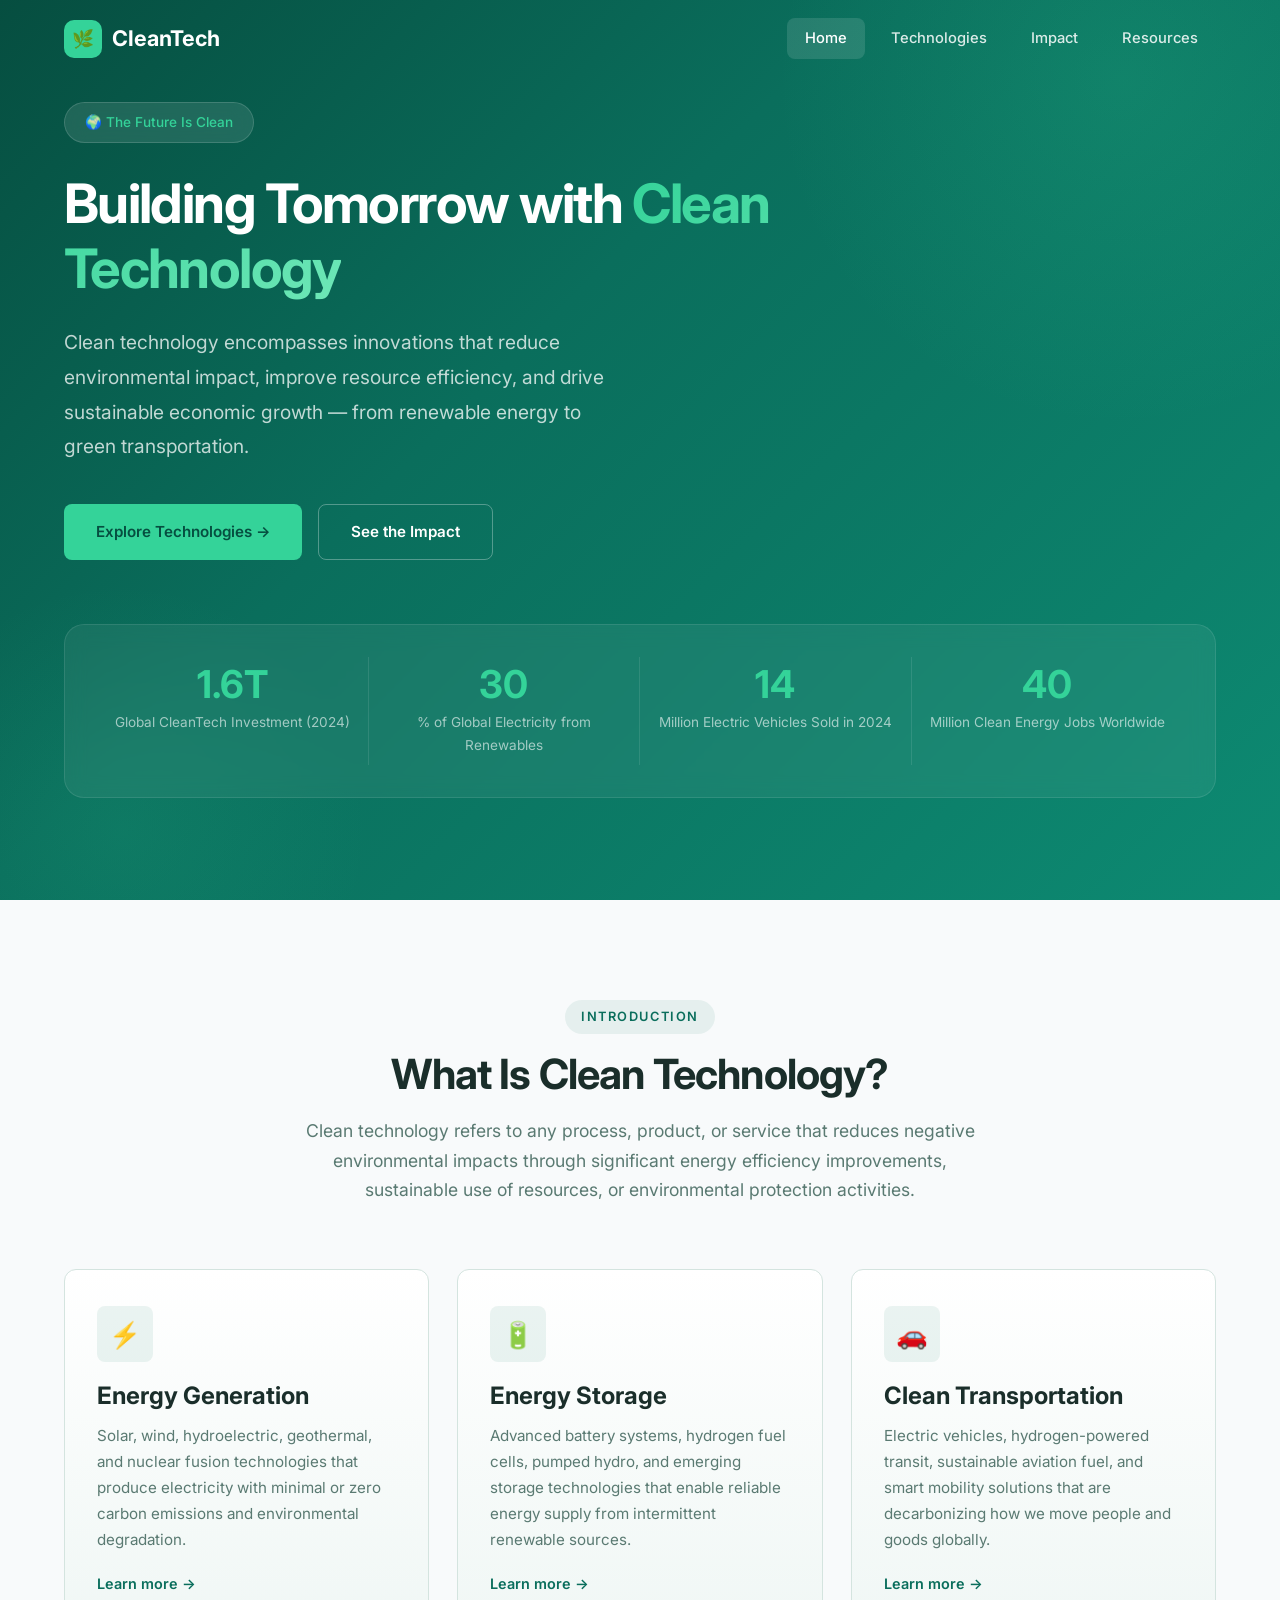
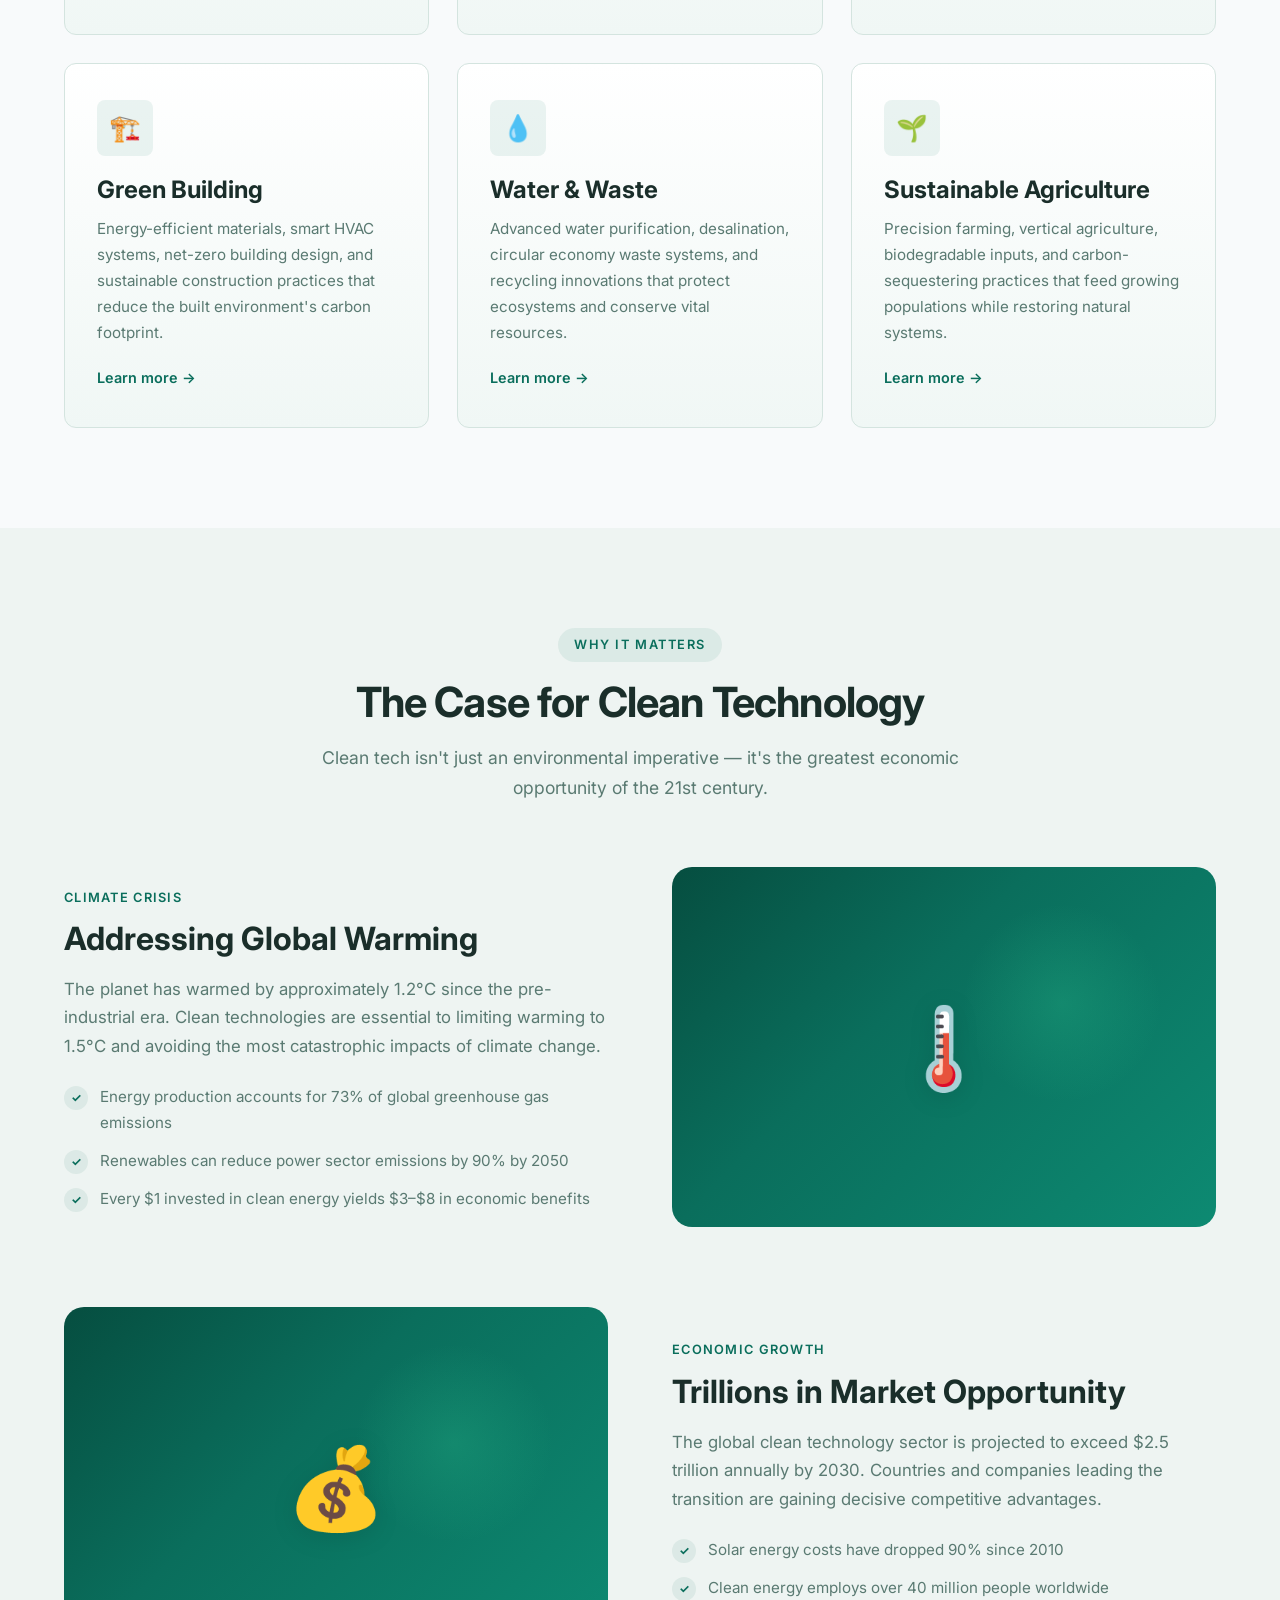
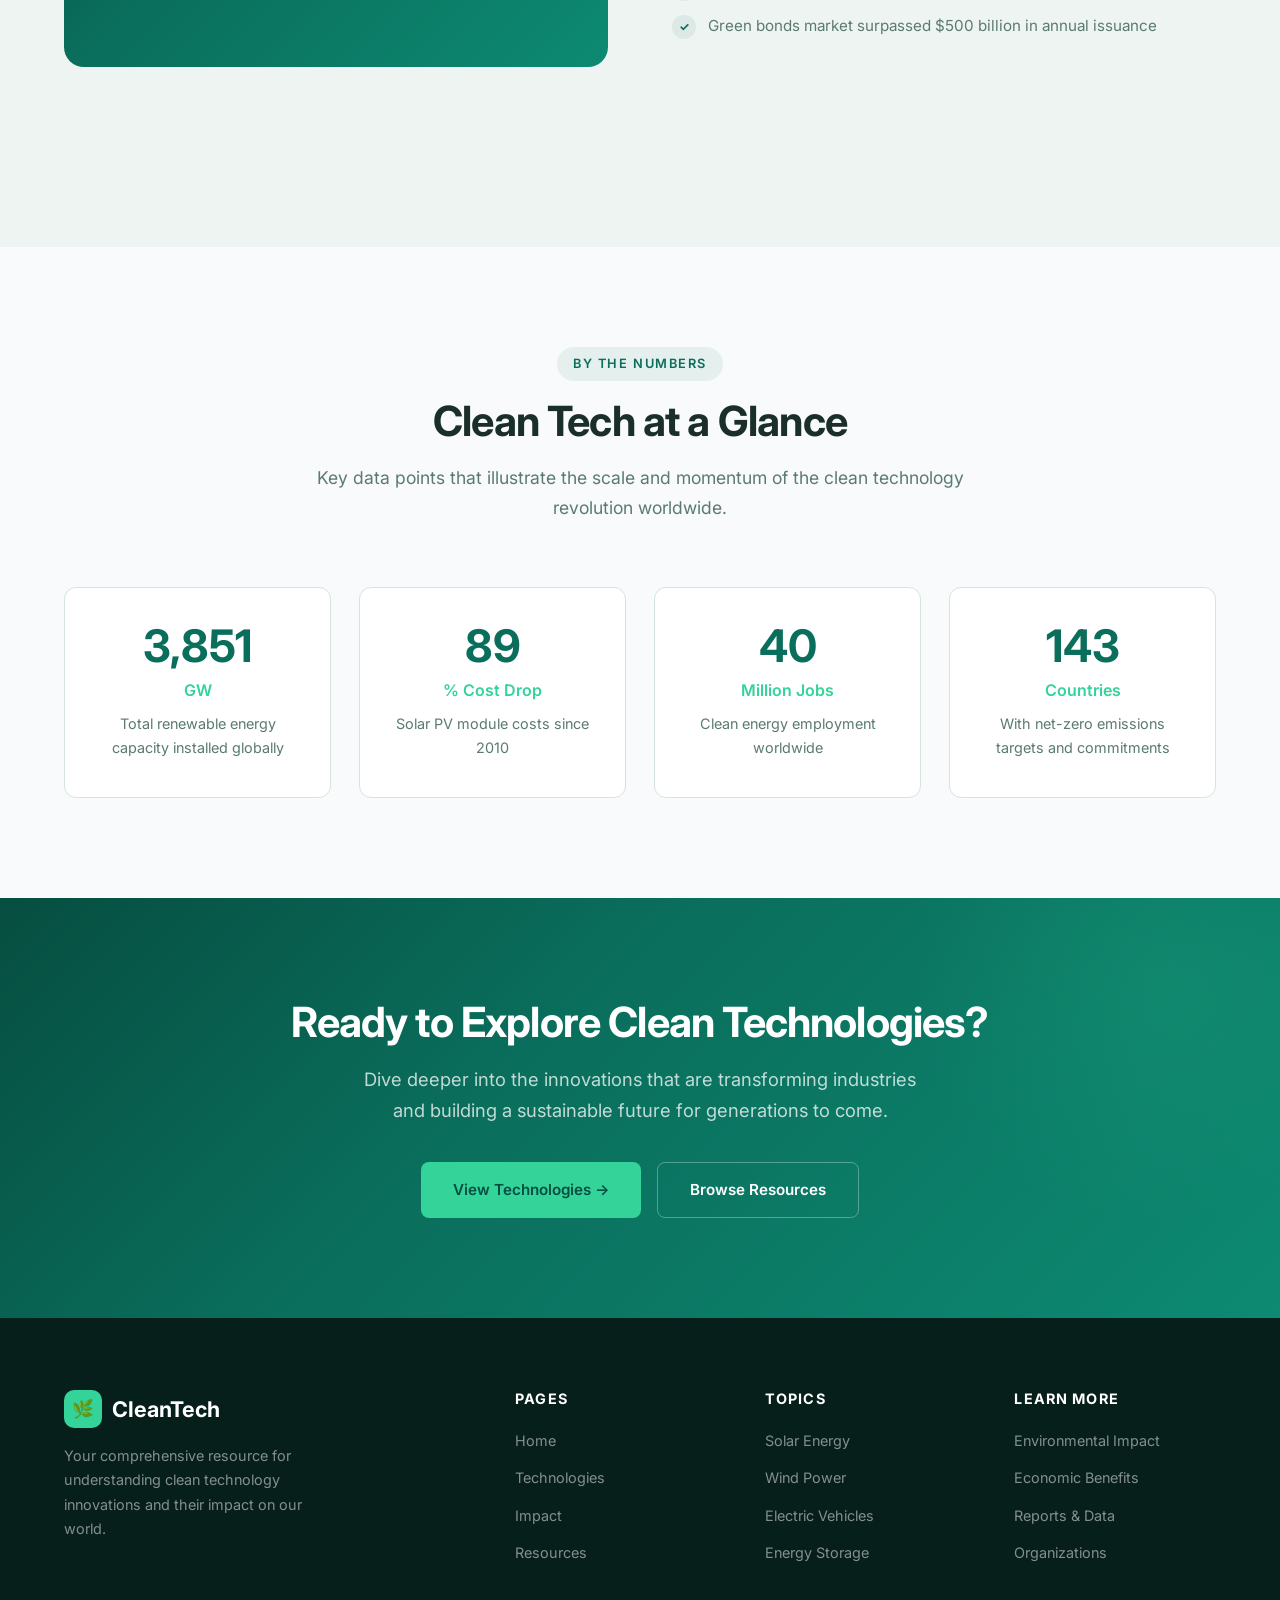
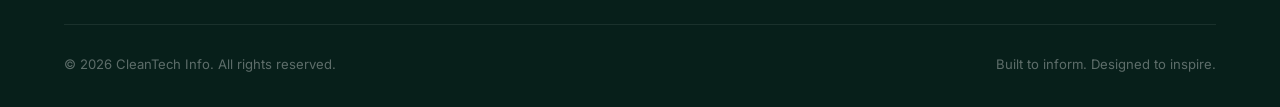
==== index.html @ c07ddb93 "Initial commit: Clean Technology informative website - Home page with hero, categories, stats, and C" ====
<!DOCTYPE html>
<html lang="en">
<head>
  <meta charset="UTF-8">
  <meta name="viewport" content="width=device-width, initial-scale=1.0">
  <title>Clean Technology — Powering a Sustainable Future</title>
  <meta name="description" content="Explore the world of clean technology — innovations driving sustainability, reducing emissions, and reshaping our energy landscape for a greener tomorrow.">
  <link rel="preconnect" href="https://fonts.googleapis.com">
  <link rel="preconnect" href="https://fonts.gstatic.com" crossorigin>
  <link href="https://fonts.googleapis.com/css2?family=Inter:wght@400;500;600;700;800&display=swap" rel="stylesheet">
  <link rel="stylesheet" href="css/styles.css">
  <link rel="icon" type="image/svg+xml" href="data:image/svg+xml,<svg xmlns='http://www.w3.org/2000/svg' viewBox='0 0 100 100'><text y='.9em' font-size='90'>🌿</text></svg>">
</head>
<body>

  <!-- ===== HEADER ===== -->
  <header class="header">
    <div class="container">
      <a href="index.html" class="logo">
        <div class="logo-icon">🌿</div>
        CleanTech
      </a>
      <nav class="nav-links">
        <a href="index.html" class="active">Home</a>
        <a href="technologies.html">Technologies</a>
        <a href="impact.html">Impact</a>
        <a href="resources.html">Resources</a>
      </nav>
      <div class="menu-toggle">
        <span></span><span></span><span></span>
      </div>
    </div>
  </header>

  <!-- ===== HERO ===== -->
  <section class="hero">
    <div class="container">
      <div class="hero-content">
        <div class="hero-badge">🌍 The Future Is Clean</div>
        <h1>Building Tomorrow with <span>Clean Technology</span></h1>
        <p>Clean technology encompasses innovations that reduce environmental impact, improve resource efficiency, and drive sustainable economic growth — from renewable energy to green transportation.</p>
        <div class="hero-buttons">
          <a href="technologies.html" class="btn btn-primary">Explore Technologies →</a>
          <a href="impact.html" class="btn btn-outline">See the Impact</a>
        </div>
      </div>
      <div class="hero-stats">
        <div class="stat-item">
          <div class="stat-number" data-count="1.6T">0</div>
          <div class="stat-label">Global CleanTech Investment (2024)</div>
        </div>
        <div class="stat-item">
          <div class="stat-number" data-count="30">0</div>
          <div class="stat-label">% of Global Electricity from Renewables</div>
        </div>
        <div class="stat-item">
          <div class="stat-number" data-count="14">0</div>
          <div class="stat-label">Million Electric Vehicles Sold in 2024</div>
        </div>
        <div class="stat-item">
          <div class="stat-number" data-count="40">0</div>
          <div class="stat-label">Million Clean Energy Jobs Worldwide</div>
        </div>
      </div>
    </div>
  </section>

  <!-- ===== WHAT IS CLEAN TECH ===== -->
  <section class="section">
    <div class="container">
      <div class="section-header fade-up">
        <span class="label">Introduction</span>
        <h2>What Is Clean Technology?</h2>
        <p>Clean technology refers to any process, product, or service that reduces negative environmental impacts through significant energy efficiency improvements, sustainable use of resources, or environmental protection activities.</p>
      </div>
      <div class="card-grid stagger-children">
        <div class="card fade-up">
          <div class="card-icon">⚡</div>
          <h3>Energy Generation</h3>
          <p>Solar, wind, hydroelectric, geothermal, and nuclear fusion technologies that produce electricity with minimal or zero carbon emissions and environmental degradation.</p>
          <a href="technologies.html" class="card-link">Learn more →</a>
        </div>
        <div class="card fade-up">
          <div class="card-icon">🔋</div>
          <h3>Energy Storage</h3>
          <p>Advanced battery systems, hydrogen fuel cells, pumped hydro, and emerging storage technologies that enable reliable energy supply from intermittent renewable sources.</p>
          <a href="technologies.html" class="card-link">Learn more →</a>
        </div>
        <div class="card fade-up">
          <div class="card-icon">🚗</div>
          <h3>Clean Transportation</h3>
          <p>Electric vehicles, hydrogen-powered transit, sustainable aviation fuel, and smart mobility solutions that are decarbonizing how we move people and goods globally.</p>
          <a href="technologies.html" class="card-link">Learn more →</a>
        </div>
        <div class="card fade-up">
          <div class="card-icon">🏗️</div>
          <h3>Green Building</h3>
          <p>Energy-efficient materials, smart HVAC systems, net-zero building design, and sustainable construction practices that reduce the built environment's carbon footprint.</p>
          <a href="technologies.html" class="card-link">Learn more →</a>
        </div>
        <div class="card fade-up">
          <div class="card-icon">💧</div>
          <h3>Water &amp; Waste</h3>
          <p>Advanced water purification, desalination, circular economy waste systems, and recycling innovations that protect ecosystems and conserve vital resources.</p>
          <a href="technologies.html" class="card-link">Learn more →</a>
        </div>
        <div class="card fade-up">
          <div class="card-icon">🌱</div>
          <h3>Sustainable Agriculture</h3>
          <p>Precision farming, vertical agriculture, biodegradable inputs, and carbon-sequestering practices that feed growing populations while restoring natural systems.</p>
          <a href="technologies.html" class="card-link">Learn more →</a>
        </div>
      </div>
    </div>
  </section>

  <!-- ===== WHY CLEAN TECH MATTERS ===== -->
  <section class="section bg-alt">
    <div class="container">
      <div class="section-header fade-up">
        <span class="label">Why It Matters</span>
        <h2>The Case for Clean Technology</h2>
        <p>Clean tech isn't just an environmental imperative — it's the greatest economic opportunity of the 21st century.</p>
      </div>
      <div class="feature-block fade-up">
        <div class="feature-visual">
          <div class="feature-visual-icon">🌡️</div>
        </div>
        <div class="feature-text">
          <span class="label">Climate Crisis</span>
          <h3>Addressing Global Warming</h3>
          <p>The planet has warmed by approximately 1.2°C since the pre-industrial era. Clean technologies are essential to limiting warming to 1.5°C and avoiding the most catastrophic impacts of climate change.</p>
          <ul class="feature-list">
            <li>Energy production accounts for 73% of global greenhouse gas emissions</li>
            <li>Renewables can reduce power sector emissions by 90% by 2050</li>
            <li>Every $1 invested in clean energy yields $3–$8 in economic benefits</li>
          </ul>
        </div>
      </div>
      <div class="feature-block fade-up">
        <div class="feature-visual">
          <div class="feature-visual-icon">💰</div>
        </div>
        <div class="feature-text">
          <span class="label">Economic Growth</span>
          <h3>Trillions in Market Opportunity</h3>
          <p>The global clean technology sector is projected to exceed $2.5 trillion annually by 2030. Countries and companies leading the transition are gaining decisive competitive advantages.</p>
          <ul class="feature-list">
            <li>Solar energy costs have dropped 90% since 2010</li>
            <li>Clean energy employs over 40 million people worldwide</li>
            <li>Green bonds market surpassed $500 billion in annual issuance</li>
          </ul>
        </div>
      </div>
    </div>
  </section>

  <!-- ===== KEY STATS ===== -->
  <section class="section">
    <div class="container">
      <div class="section-header fade-up">
        <span class="label">By the Numbers</span>
        <h2>Clean Tech at a Glance</h2>
        <p>Key data points that illustrate the scale and momentum of the clean technology revolution worldwide.</p>
      </div>
      <div class="stats-grid stagger-children">
        <div class="stat-card fade-up">
          <div class="number" data-count="3900">0</div>
          <div class="unit">GW</div>
          <div class="desc">Total renewable energy capacity installed globally</div>
        </div>
        <div class="stat-card fade-up">
          <div class="number" data-count="90">0</div>
          <div class="unit">% Cost Drop</div>
          <div class="desc">Solar PV module costs since 2010</div>
        </div>
        <div class="stat-card fade-up">
          <div class="number" data-count="40">0</div>
          <div class="unit">Million Jobs</div>
          <div class="desc">Clean energy employment worldwide</div>
        </div>
        <div class="stat-card fade-up">
          <div class="number" data-count="145">0</div>
          <div class="unit">Countries</div>
          <div class="desc">With net-zero emissions targets and commitments</div>
        </div>
      </div>
    </div>
  </section>

  <!-- ===== CTA ===== -->
  <section class="section cta-section">
    <div class="container">
      <div class="cta-content fade-up">
        <h2>Ready to Explore Clean Technologies?</h2>
        <p>Dive deeper into the innovations that are transforming industries and building a sustainable future for generations to come.</p>
        <div class="cta-buttons">
          <a href="technologies.html" class="btn btn-primary">View Technologies →</a>
          <a href="resources.html" class="btn btn-outline">Browse Resources</a>
        </div>
      </div>
    </div>
  </section>

  <!-- ===== FOOTER ===== -->
  <footer class="footer">
    <div class="container">
      <div class="footer-grid">
        <div class="footer-brand">
          <a href="index.html" class="logo">
            <div class="logo-icon">🌿</div>
            CleanTech
          </a>
          <p>Your comprehensive resource for understanding clean technology innovations and their impact on our world.</p>
        </div>
        <div>
          <h4>Pages</h4>
          <ul class="footer-links">
            <li><a href="index.html">Home</a></li>
            <li><a href="technologies.html">Technologies</a></li>
            <li><a href="impact.html">Impact</a></li>
            <li><a href="resources.html">Resources</a></li>
          </ul>
        </div>
        <div>
          <h4>Topics</h4>
          <ul class="footer-links">
            <li><a href="technologies.html">Solar Energy</a></li>
            <li><a href="technologies.html">Wind Power</a></li>
            <li><a href="technologies.html">Electric Vehicles</a></li>
            <li><a href="technologies.html">Energy Storage</a></li>
          </ul>
        </div>
        <div>
          <h4>Learn More</h4>
          <ul class="footer-links">
            <li><a href="impact.html">Environmental Impact</a></li>
            <li><a href="impact.html">Economic Benefits</a></li>
            <li><a href="resources.html">Reports &amp; Data</a></li>
            <li><a href="resources.html">Organizations</a></li>
          </ul>
        </div>
      </div>
      <div class="footer-bottom">
        <span>&copy; 2026 CleanTech Info. All rights reserved.</span>
        <span>Built to inform. Designed to inspire.</span>
      </div>
    </div>
  </footer>

  <script src="js/main.js"></script>
</body>
</html>
---- css/styles.css ----
/* ============================================
   Clean Technology — Professional Website
   ============================================ */

/* --- Reset & Base --- */
*, *::before, *::after {
  margin: 0;
  padding: 0;
  box-sizing: border-box;
}

:root {
  --primary: #0a6e5c;
  --primary-dark: #064e40;
  --primary-light: #0d8a72;
  --accent: #34d399;
  --accent-glow: rgba(52, 211, 153, 0.25);
  --bg: #f8fafb;
  --bg-alt: #eef4f2;
  --surface: #ffffff;
  --text: #1a2e2a;
  --text-muted: #5a7a72;
  --text-light: #8fa8a0;
  --border: #d4e4df;
  --gradient-hero: linear-gradient(135deg, #064e40 0%, #0a6e5c 40%, #0d8a72 100%);
  --gradient-card: linear-gradient(180deg, #ffffff 0%, #f0f7f5 100%);
  --shadow-sm: 0 1px 3px rgba(10, 110, 92, 0.08);
  --shadow-md: 0 4px 16px rgba(10, 110, 92, 0.1);
  --shadow-lg: 0 8px 32px rgba(10, 110, 92, 0.12);
  --shadow-xl: 0 16px 48px rgba(10, 110, 92, 0.15);
  --radius-sm: 8px;
  --radius-md: 12px;
  --radius-lg: 20px;
  --radius-xl: 28px;
  --transition: 0.3s cubic-bezier(0.4, 0, 0.2, 1);
  --max-width: 1200px;
}

html {
  scroll-behavior: smooth;
  font-size: 16px;
}

body {
  font-family: 'Inter', -apple-system, BlinkMacSystemFont, 'Segoe UI', Roboto, sans-serif;
  color: var(--text);
  background: var(--bg);
  line-height: 1.7;
  -webkit-font-smoothing: antialiased;
  overflow-x: hidden;
}

a {
  color: inherit;
  text-decoration: none;
}

img {
  max-width: 100%;
  display: block;
}

ul { list-style: none; }

/* --- Typography --- */
h1, h2, h3, h4 {
  font-weight: 700;
  line-height: 1.2;
  color: var(--text);
}

h1 { font-size: clamp(2.2rem, 5vw, 3.4rem); letter-spacing: -0.03em; }
h2 { font-size: clamp(1.8rem, 3.5vw, 2.6rem); letter-spacing: -0.02em; }
h3 { font-size: clamp(1.2rem, 2vw, 1.5rem); }
h4 { font-size: 1.1rem; }

p {
  color: var(--text-muted);
  font-size: 1.05rem;
}

/* --- Layout --- */
.container {
  width: 100%;
  max-width: var(--max-width);
  margin: 0 auto;
  padding: 0 24px;
}

.section {
  padding: 100px 0;
}

.section-header {
  text-align: center;
  max-width: 680px;
  margin: 0 auto 64px;
}

.section-header .label {
  display: inline-block;
  font-size: 0.8rem;
  font-weight: 600;
  letter-spacing: 0.12em;
  text-transform: uppercase;
  color: var(--primary);
  background: rgba(10, 110, 92, 0.08);
  padding: 6px 16px;
  border-radius: 50px;
  margin-bottom: 16px;
}

.section-header h2 {
  margin-bottom: 16px;
}

.section-header p {
  font-size: 1.1rem;
}

/* ============================================
   HEADER / NAVIGATION
   ============================================ */
.header {
  position: fixed;
  top: 0;
  left: 0;
  width: 100%;
  z-index: 1000;
  transition: var(--transition);
  padding: 18px 0;
}

.header.scrolled {
  background: rgba(255, 255, 255, 0.92);
  backdrop-filter: blur(20px);
  -webkit-backdrop-filter: blur(20px);
  border-bottom: 1px solid var(--border);
  padding: 12px 0;
  box-shadow: var(--shadow-sm);
}

.header .container {
  display: flex;
  align-items: center;
  justify-content: space-between;
}

.logo {
  display: flex;
  align-items: center;
  gap: 10px;
  font-size: 1.35rem;
  font-weight: 700;
  color: #fff;
  transition: var(--transition);
}

.header.scrolled .logo {
  color: var(--primary-dark);
}

.logo-icon {
  width: 38px;
  height: 38px;
  background: var(--accent);
  border-radius: 10px;
  display: flex;
  align-items: center;
  justify-content: center;
  font-size: 1.1rem;
}

.nav-links {
  display: flex;
  align-items: center;
  gap: 8px;
}

.nav-links a {
  padding: 8px 18px;
  font-size: 0.92rem;
  font-weight: 500;
  color: rgba(255, 255, 255, 0.85);
  border-radius: 8px;
  transition: var(--transition);
  position: relative;
}

.header.scrolled .nav-links a {
  color: var(--text-muted);
}

.nav-links a:hover,
.nav-links a.active {
  color: #fff;
  background: rgba(255, 255, 255, 0.12);
}

.header.scrolled .nav-links a:hover,
.header.scrolled .nav-links a.active {
  color: var(--primary);
  background: rgba(10, 110, 92, 0.08);
}

/* Mobile menu toggle */
.menu-toggle {
  display: none;
  flex-direction: column;
  gap: 5px;
  cursor: pointer;
  padding: 8px;
  z-index: 1001;
}

.menu-toggle span {
  width: 24px;
  height: 2px;
  background: #fff;
  border-radius: 2px;
  transition: var(--transition);
}

.header.scrolled .menu-toggle span {
  background: var(--text);
}

/* ============================================
   HERO SECTION
   ============================================ */
.hero {
  min-height: 100vh;
  display: flex;
  align-items: center;
  background: var(--gradient-hero);
  position: relative;
  overflow: hidden;
}

.hero::before {
  content: '';
  position: absolute;
  top: -30%;
  right: -15%;
  width: 700px;
  height: 700px;
  background: radial-gradient(circle, rgba(52, 211, 153, 0.15) 0%, transparent 70%);
  border-radius: 50%;
}

.hero::after {
  content: '';
  position: absolute;
  bottom: -20%;
  left: -10%;
  width: 500px;
  height: 500px;
  background: radial-gradient(circle, rgba(52, 211, 153, 0.1) 0%, transparent 70%);
  border-radius: 50%;
}

.hero .container {
  position: relative;
  z-index: 2;
}

.hero-content {
  max-width: 720px;
}

.hero-badge {
  display: inline-flex;
  align-items: center;
  gap: 8px;
  background: rgba(255, 255, 255, 0.1);
  border: 1px solid rgba(255, 255, 255, 0.15);
  border-radius: 50px;
  padding: 8px 20px;
  font-size: 0.85rem;
  font-weight: 500;
  color: var(--accent);
  margin-bottom: 28px;
  backdrop-filter: blur(10px);
}

.hero h1 {
  color: #fff;
  margin-bottom: 24px;
}

.hero h1 span {
  background: linear-gradient(135deg, var(--accent), #6ee7b7);
  -webkit-background-clip: text;
  -webkit-text-fill-color: transparent;
  background-clip: text;
}

.hero p {
  font-size: 1.2rem;
  color: rgba(255, 255, 255, 0.75);
  max-width: 560px;
  margin-bottom: 40px;
  line-height: 1.8;
}

.hero-buttons {
  display: flex;
  gap: 16px;
  flex-wrap: wrap;
}

/* --- Buttons --- */
.btn {
  display: inline-flex;
  align-items: center;
  gap: 8px;
  padding: 14px 32px;
  font-size: 0.95rem;
  font-weight: 600;
  border-radius: var(--radius-sm);
  border: none;
  cursor: pointer;
  transition: var(--transition);
}

.btn-primary {
  background: var(--accent);
  color: var(--primary-dark);
}

.btn-primary:hover {
  background: #5fe8b5;
  transform: translateY(-2px);
  box-shadow: 0 8px 24px rgba(52, 211, 153, 0.3);
}

.btn-outline {
  background: transparent;
  color: #fff;
  border: 1.5px solid rgba(255, 255, 255, 0.3);
}

.btn-outline:hover {
  background: rgba(255, 255, 255, 0.1);
  border-color: rgba(255, 255, 255, 0.5);
  transform: translateY(-2px);
}

.btn-secondary {
  background: var(--primary);
  color: #fff;
}

.btn-secondary:hover {
  background: var(--primary-dark);
  transform: translateY(-2px);
  box-shadow: var(--shadow-md);
}

/* --- Stat bar under hero --- */
.hero-stats {
  display: grid;
  grid-template-columns: repeat(4, 1fr);
  background: rgba(255, 255, 255, 0.06);
  border: 1px solid rgba(255, 255, 255, 0.1);
  border-radius: var(--radius-lg);
  padding: 32px;
  margin-top: 64px;
  backdrop-filter: blur(10px);
}

.stat-item {
  text-align: center;
  padding: 8px 16px;
}

.stat-item:not(:last-child) {
  border-right: 1px solid rgba(255, 255, 255, 0.1);
}

.stat-number {
  font-size: clamp(1.8rem, 3vw, 2.4rem);
  font-weight: 700;
  color: var(--accent);
  line-height: 1;
  margin-bottom: 8px;
}

.stat-label {
  font-size: 0.85rem;
  color: rgba(255, 255, 255, 0.6);
}

/* ============================================
   CARDS
   ============================================ */
.card-grid {
  display: grid;
  grid-template-columns: repeat(auto-fill, minmax(320px, 1fr));
  gap: 28px;
}

.card {
  background: var(--gradient-card);
  border: 1px solid var(--border);
  border-radius: var(--radius-md);
  padding: 36px 32px;
  transition: var(--transition);
  position: relative;
  overflow: hidden;
}

.card::before {
  content: '';
  position: absolute;
  top: 0;
  left: 0;
  right: 0;
  height: 3px;
  background: linear-gradient(90deg, var(--primary), var(--accent));
  opacity: 0;
  transition: var(--transition);
}

.card:hover {
  transform: translateY(-4px);
  box-shadow: var(--shadow-lg);
  border-color: transparent;
}

.card:hover::before {
  opacity: 1;
}

.card-icon {
  width: 56px;
  height: 56px;
  background: rgba(10, 110, 92, 0.08);
  border-radius: var(--radius-sm);
  display: flex;
  align-items: center;
  justify-content: center;
  font-size: 1.6rem;
  margin-bottom: 20px;
  transition: var(--transition);
}

.card:hover .card-icon {
  background: var(--primary);
  color: #fff;
  transform: scale(1.05);
}

.card h3 {
  margin-bottom: 12px;
}

.card p {
  font-size: 0.95rem;
  line-height: 1.7;
}

.card-link {
  display: inline-flex;
  align-items: center;
  gap: 6px;
  margin-top: 20px;
  font-size: 0.9rem;
  font-weight: 600;
  color: var(--primary);
  transition: var(--transition);
}

.card-link:hover {
  gap: 10px;
  color: var(--primary-dark);
}

/* ============================================
   FEATURE BLOCKS (alternating layout)
   ============================================ */
.feature-block {
  display: grid;
  grid-template-columns: 1fr 1fr;
  gap: 64px;
  align-items: center;
  margin-bottom: 80px;
}

.feature-block:nth-child(even) {
  direction: rtl;
}

.feature-block:nth-child(even) > * {
  direction: ltr;
}

.feature-visual {
  background: var(--gradient-hero);
  border-radius: var(--radius-lg);
  padding: 48px;
  display: flex;
  align-items: center;
  justify-content: center;
  min-height: 360px;
  position: relative;
  overflow: hidden;
}

.feature-visual::before {
  content: '';
  position: absolute;
  width: 200px;
  height: 200px;
  background: radial-gradient(circle, rgba(52, 211, 153, 0.2) 0%, transparent 70%);
  border-radius: 50%;
  top: 10%;
  right: 10%;
}

.feature-visual-icon {
  font-size: 5rem;
  filter: drop-shadow(0 4px 12px rgba(0,0,0,0.1));
}

.feature-text .label {
  display: inline-block;
  font-size: 0.8rem;
  font-weight: 600;
  letter-spacing: 0.1em;
  text-transform: uppercase;
  color: var(--primary);
  margin-bottom: 12px;
}

.feature-text h3 {
  font-size: clamp(1.5rem, 2.5vw, 2rem);
  margin-bottom: 16px;
}

.feature-text p {
  margin-bottom: 24px;
}

.feature-list {
  display: flex;
  flex-direction: column;
  gap: 12px;
}

.feature-list li {
  display: flex;
  align-items: flex-start;
  gap: 12px;
  font-size: 0.95rem;
  color: var(--text-muted);
}

.feature-list li::before {
  content: '✓';
  flex-shrink: 0;
  width: 24px;
  height: 24px;
  background: rgba(10, 110, 92, 0.08);
  border-radius: 50%;
  display: flex;
  align-items: center;
  justify-content: center;
  font-size: 0.75rem;
  font-weight: 700;
  color: var(--primary);
  margin-top: 2px;
}

/* ============================================
   DATA / STATS SECTION
   ============================================ */
.stats-grid {
  display: grid;
  grid-template-columns: repeat(4, 1fr);
  gap: 28px;
}

.stat-card {
  background: var(--surface);
  border: 1px solid var(--border);
  border-radius: var(--radius-md);
  padding: 36px 28px;
  text-align: center;
  transition: var(--transition);
}

.stat-card:hover {
  transform: translateY(-4px);
  box-shadow: var(--shadow-md);
}

.stat-card .number {
  font-size: 2.8rem;
  font-weight: 700;
  color: var(--primary);
  line-height: 1;
  margin-bottom: 8px;
}

.stat-card .unit {
  font-size: 1rem;
  font-weight: 600;
  color: var(--accent);
}

.stat-card .desc {
  font-size: 0.9rem;
  color: var(--text-muted);
  margin-top: 8px;
}

/* ============================================
   TIMELINE
   ============================================ */
.timeline {
  position: relative;
  padding-left: 48px;
  max-width: 800px;
  margin: 0 auto;
}

.timeline::before {
  content: '';
  position: absolute;
  left: 15px;
  top: 0;
  bottom: 0;
  width: 2px;
  background: linear-gradient(to bottom, var(--accent), var(--primary));
}

.timeline-item {
  position: relative;
  margin-bottom: 48px;
}

.timeline-item::before {
  content: '';
  position: absolute;
  left: -40px;
  top: 6px;
  width: 14px;
  height: 14px;
  background: var(--accent);
  border-radius: 50%;
  border: 3px solid var(--bg);
  box-shadow: 0 0 0 3px var(--accent);
}

.timeline-item .year {
  font-size: 0.8rem;
  font-weight: 600;
  color: var(--primary);
  text-transform: uppercase;
  letter-spacing: 0.05em;
  margin-bottom: 4px;
}

.timeline-item h4 {
  margin-bottom: 8px;
}

.timeline-item p {
  font-size: 0.92rem;
}

/* ============================================
   INFO BANNER / CTA
   ============================================ */
.cta-section {
  background: var(--gradient-hero);
  position: relative;
  overflow: hidden;
}

.cta-section::before {
  content: '';
  position: absolute;
  top: -40%;
  right: -10%;
  width: 500px;
  height: 500px;
  background: radial-gradient(circle, rgba(52, 211, 153, 0.12) 0%, transparent 70%);
  border-radius: 50%;
}

.cta-content {
  text-align: center;
  position: relative;
  z-index: 2;
}

.cta-content h2 {
  color: #fff;
  margin-bottom: 16px;
}

.cta-content p {
  color: rgba(255, 255, 255, 0.75);
  font-size: 1.15rem;
  max-width: 560px;
  margin: 0 auto 36px;
}

.cta-buttons {
  display: flex;
  justify-content: center;
  gap: 16px;
  flex-wrap: wrap;
}

/* ============================================
   TABLE
   ============================================ */
.data-table-wrapper {
  overflow-x: auto;
  border-radius: var(--radius-md);
  border: 1px solid var(--border);
  background: var(--surface);
}

.data-table {
  width: 100%;
  border-collapse: collapse;
}

.data-table thead {
  background: var(--primary);
}

.data-table th {
  padding: 16px 20px;
  text-align: left;
  font-size: 0.85rem;
  font-weight: 600;
  color: #fff;
  text-transform: uppercase;
  letter-spacing: 0.05em;
}

.data-table td {
  padding: 16px 20px;
  font-size: 0.92rem;
  color: var(--text-muted);
  border-bottom: 1px solid var(--border);
}

.data-table tbody tr:hover {
  background: rgba(10, 110, 92, 0.03);
}

.data-table tbody tr:last-child td {
  border-bottom: none;
}

/* ============================================
   ACCORDION / FAQ
   ============================================ */
.accordion {
  max-width: 800px;
  margin: 0 auto;
}

.accordion-item {
  background: var(--surface);
  border: 1px solid var(--border);
  border-radius: var(--radius-sm);
  margin-bottom: 12px;
  overflow: hidden;
  transition: var(--transition);
}

.accordion-item:hover {
  border-color: var(--primary-light);
}

.accordion-header {
  display: flex;
  align-items: center;
  justify-content: space-between;
  padding: 20px 24px;
  cursor: pointer;
  font-weight: 600;
  font-size: 1rem;
  color: var(--text);
  transition: var(--transition);
  user-select: none;
}

.accordion-header:hover {
  color: var(--primary);
}

.accordion-icon {
  width: 28px;
  height: 28px;
  border-radius: 50%;
  background: rgba(10, 110, 92, 0.08);
  display: flex;
  align-items: center;
  justify-content: center;
  font-size: 1.1rem;
  transition: var(--transition);
  flex-shrink: 0;
}

.accordion-item.active .accordion-icon {
  background: var(--primary);
  color: #fff;
  transform: rotate(45deg);
}

.accordion-body {
  max-height: 0;
  overflow: hidden;
  transition: max-height 0.4s ease, padding 0.3s ease;
}

.accordion-item.active .accordion-body {
  max-height: 500px;
}

.accordion-body-inner {
  padding: 0 24px 20px;
}

.accordion-body-inner p {
  font-size: 0.95rem;
  line-height: 1.8;
}

/* ============================================
   FOOTER
   ============================================ */
.footer {
  background: #071f1a;
  color: rgba(255, 255, 255, 0.65);
  padding: 72px 0 32px;
}

.footer-grid {
  display: grid;
  grid-template-columns: 2fr 1fr 1fr 1fr;
  gap: 48px;
  margin-bottom: 48px;
}

.footer-brand .logo {
  color: #fff;
  margin-bottom: 16px;
}

.footer-brand p {
  font-size: 0.9rem;
  color: rgba(255, 255, 255, 0.5);
  max-width: 280px;
  line-height: 1.7;
}

.footer h4 {
  color: #fff;
  font-size: 0.9rem;
  text-transform: uppercase;
  letter-spacing: 0.08em;
  margin-bottom: 20px;
}

.footer-links li {
  margin-bottom: 10px;
}

.footer-links a {
  font-size: 0.9rem;
  color: rgba(255, 255, 255, 0.5);
  transition: var(--transition);
}

.footer-links a:hover {
  color: var(--accent);
}

.footer-bottom {
  border-top: 1px solid rgba(255, 255, 255, 0.08);
  padding-top: 28px;
  display: flex;
  align-items: center;
  justify-content: space-between;
  font-size: 0.82rem;
  color: rgba(255, 255, 255, 0.35);
}

.footer-social {
  display: flex;
  gap: 16px;
}

.footer-social a {
  width: 36px;
  height: 36px;
  border-radius: 50%;
  background: rgba(255, 255, 255, 0.06);
  display: flex;
  align-items: center;
  justify-content: center;
  font-size: 0.9rem;
  color: rgba(255, 255, 255, 0.5);
  transition: var(--transition);
}

.footer-social a:hover {
  background: var(--accent);
  color: var(--primary-dark);
}

/* ============================================
   PAGE HERO (inner pages)
   ============================================ */
.page-hero {
  padding: 160px 0 80px;
  background: var(--gradient-hero);
  position: relative;
  overflow: hidden;
}

.page-hero::before {
  content: '';
  position: absolute;
  top: -30%;
  right: -15%;
  width: 500px;
  height: 500px;
  background: radial-gradient(circle, rgba(52, 211, 153, 0.12) 0%, transparent 70%);
  border-radius: 50%;
}

.page-hero .container {
  position: relative;
  z-index: 2;
}

.page-hero h1 {
  color: #fff;
  max-width: 600px;
}

.page-hero p {
  color: rgba(255, 255, 255, 0.7);
  font-size: 1.15rem;
  max-width: 520px;
  margin-top: 16px;
}

.breadcrumb {
  display: flex;
  align-items: center;
  gap: 8px;
  margin-bottom: 20px;
  font-size: 0.85rem;
}

.breadcrumb a {
  color: rgba(255, 255, 255, 0.5);
  transition: var(--transition);
}

.breadcrumb a:hover {
  color: var(--accent);
}

.breadcrumb span {
  color: rgba(255, 255, 255, 0.3);
}

.breadcrumb .current {
  color: var(--accent);
}

/* ============================================
   RESOURCE CARDS
   ============================================ */
.resource-card {
  background: var(--surface);
  border: 1px solid var(--border);
  border-radius: var(--radius-md);
  padding: 32px;
  transition: var(--transition);
  display: flex;
  flex-direction: column;
}

.resource-card:hover {
  transform: translateY(-4px);
  box-shadow: var(--shadow-lg);
}

.resource-tag {
  display: inline-block;
  font-size: 0.72rem;
  font-weight: 600;
  letter-spacing: 0.08em;
  text-transform: uppercase;
  padding: 4px 12px;
  border-radius: 50px;
  margin-bottom: 16px;
  width: fit-content;
}

.resource-tag.report { background: rgba(10, 110, 92, 0.08); color: var(--primary); }
.resource-tag.tool { background: rgba(52, 211, 153, 0.15); color: #0d7a56; }
.resource-tag.org { background: rgba(59, 130, 246, 0.1); color: #2563eb; }
.resource-tag.guide { background: rgba(168, 85, 247, 0.1); color: #7c3aed; }

.resource-card h3 {
  margin-bottom: 12px;
  font-size: 1.15rem;
}

.resource-card p {
  font-size: 0.9rem;
  flex-grow: 1;
}

/* ============================================
   ANIMATIONS
   ============================================ */
.fade-up {
  opacity: 0;
  transform: translateY(30px);
  transition: opacity 0.6s ease, transform 0.6s ease;
}

.fade-up.visible {
  opacity: 1;
  transform: translateY(0);
}

/* Staggered children */
.stagger-children .fade-up:nth-child(1) { transition-delay: 0s; }
.stagger-children .fade-up:nth-child(2) { transition-delay: 0.1s; }
.stagger-children .fade-up:nth-child(3) { transition-delay: 0.2s; }
.stagger-children .fade-up:nth-child(4) { transition-delay: 0.3s; }
.stagger-children .fade-up:nth-child(5) { transition-delay: 0.4s; }
.stagger-children .fade-up:nth-child(6) { transition-delay: 0.5s; }

/* ============================================
   BGS
   ============================================ */
.bg-alt {
  background: var(--bg-alt);
}

/* ============================================
   RESPONSIVE
   ============================================ */
@media (max-width: 1024px) {
  .hero-stats {
    grid-template-columns: repeat(2, 1fr);
    gap: 16px;
  }
  .hero-stats .stat-item:nth-child(2) {
    border-right: none;
  }
  .stats-grid {
    grid-template-columns: repeat(2, 1fr);
  }
  .feature-block {
    grid-template-columns: 1fr;
    gap: 32px;
  }
  .feature-block:nth-child(even) {
    direction: ltr;
  }
  .footer-grid {
    grid-template-columns: 1fr 1fr;
  }
}

@media (max-width: 768px) {
  .menu-toggle {
    display: flex;
  }
  .nav-links {
    position: fixed;
    top: 0;
    right: -100%;
    width: 280px;
    height: 100vh;
    background: var(--primary-dark);
    flex-direction: column;
    padding: 80px 32px 32px;
    gap: 4px;
    transition: var(--transition);
    box-shadow: var(--shadow-xl);
  }
  .nav-links.open {
    right: 0;
  }
  .nav-links a {
    color: rgba(255, 255, 255, 0.8);
    padding: 12px 16px;
    font-size: 1rem;
    width: 100%;
  }
  .header.scrolled .nav-links a {
    color: rgba(255, 255, 255, 0.8);
  }
  .header.scrolled .nav-links a:hover,
  .header.scrolled .nav-links a.active {
    color: #fff;
    background: rgba(255, 255, 255, 0.1);
  }
  .hero-stats {
    grid-template-columns: repeat(2, 1fr);
  }
  .hero-buttons {
    flex-direction: column;
  }
  .hero-buttons .btn {
    justify-content: center;
  }
  .card-grid {
    grid-template-columns: 1fr;
  }
  .stats-grid {
    grid-template-columns: 1fr 1fr;
  }
  .footer-grid {
    grid-template-columns: 1fr;
    gap: 32px;
  }
  .footer-bottom {
    flex-direction: column;
    gap: 16px;
    text-align: center;
  }
  .section {
    padding: 64px 0;
  }
}

@media (max-width: 480px) {
  .hero-stats {
    grid-template-columns: 1fr;
  }
  .hero-stats .stat-item {
    border-right: none !important;
    border-bottom: 1px solid rgba(255, 255, 255, 0.1);
    padding: 16px 8px;
  }
  .hero-stats .stat-item:last-child {
    border-bottom: none;
  }
  .stats-grid {
    grid-template-columns: 1fr;
  }
}
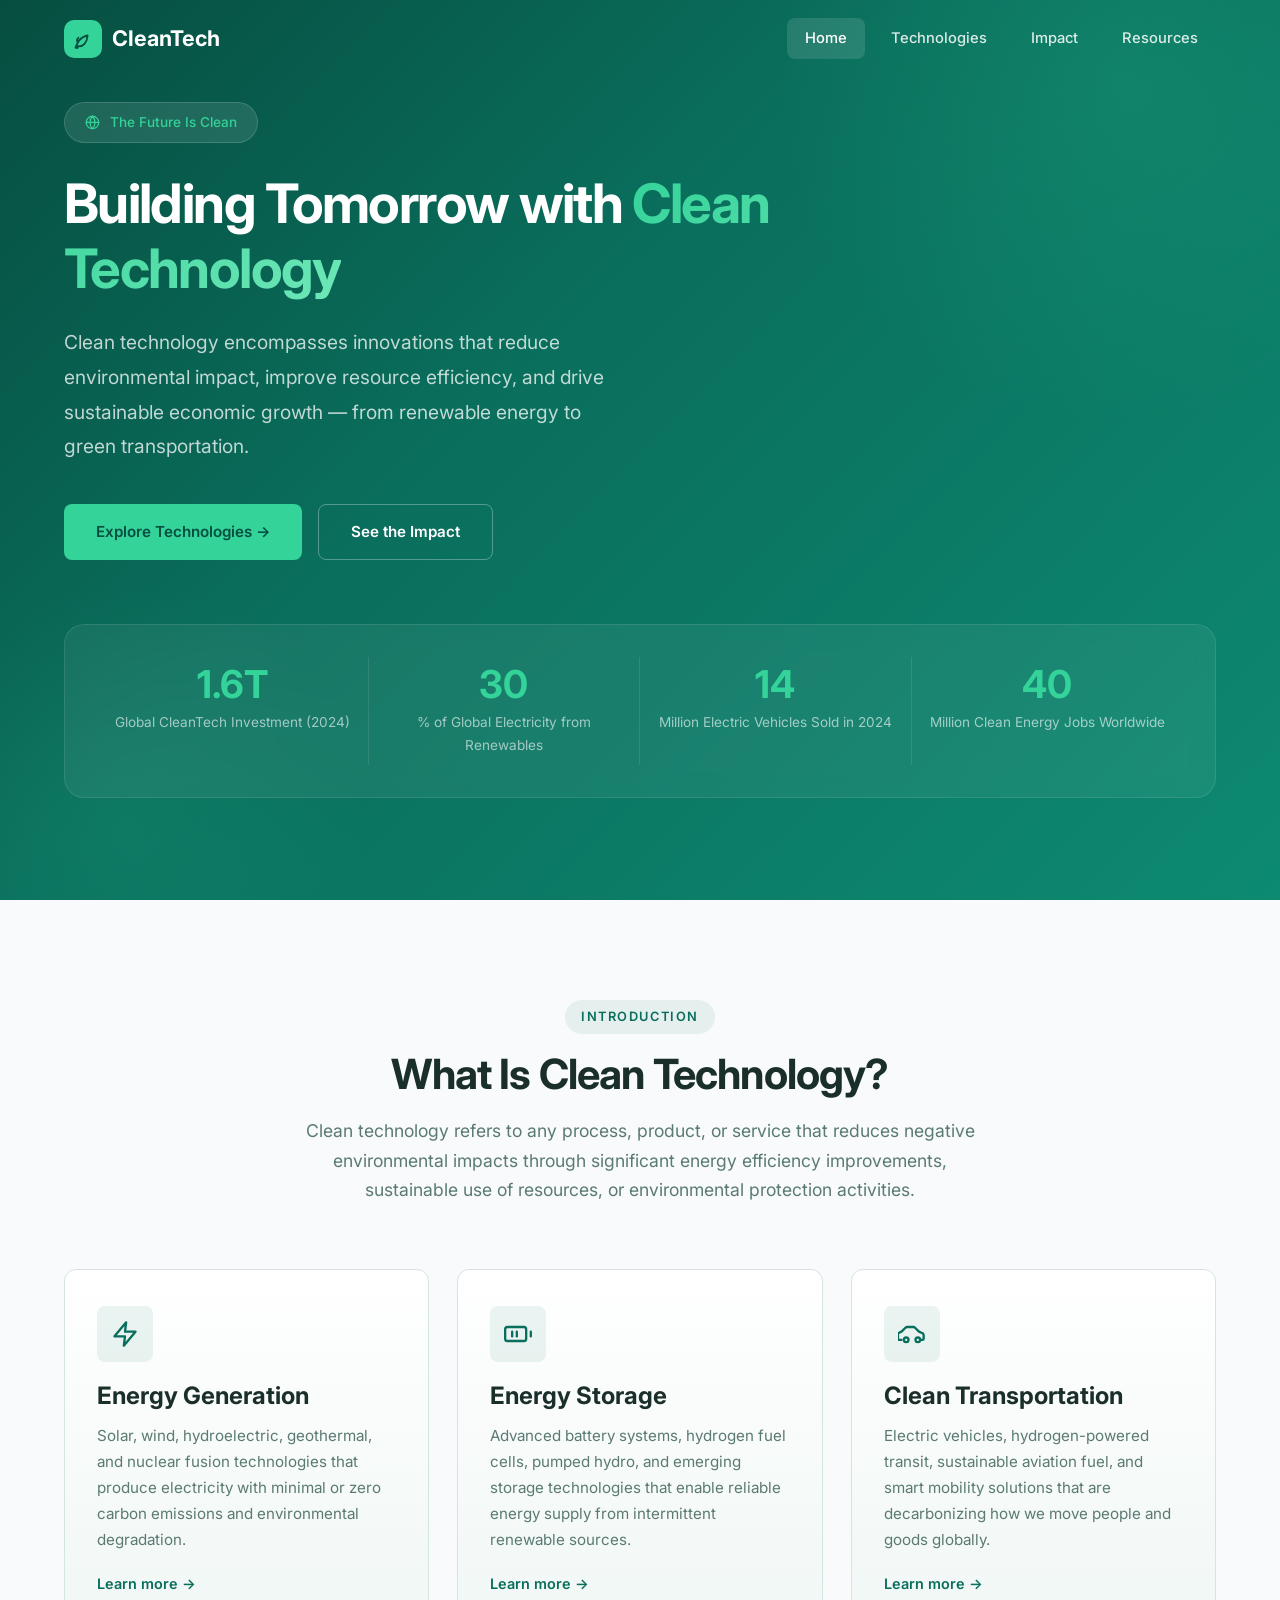
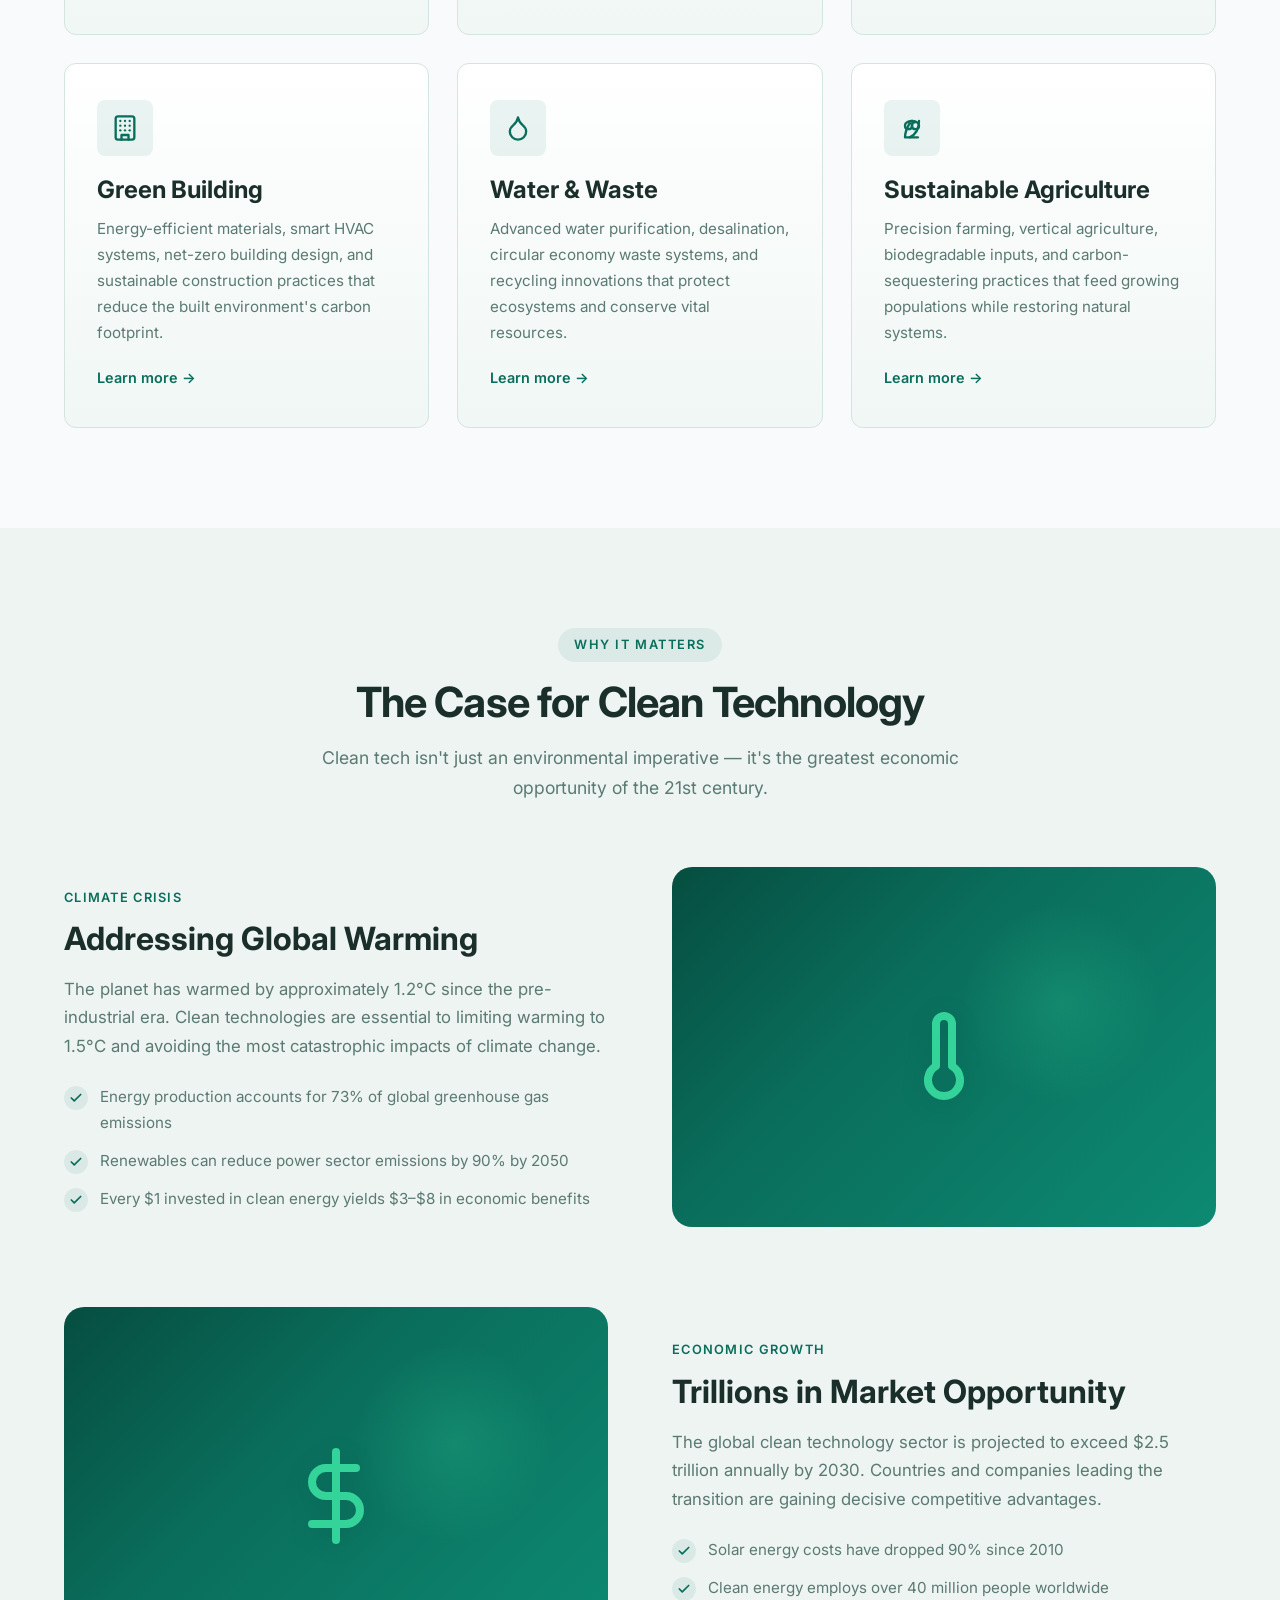
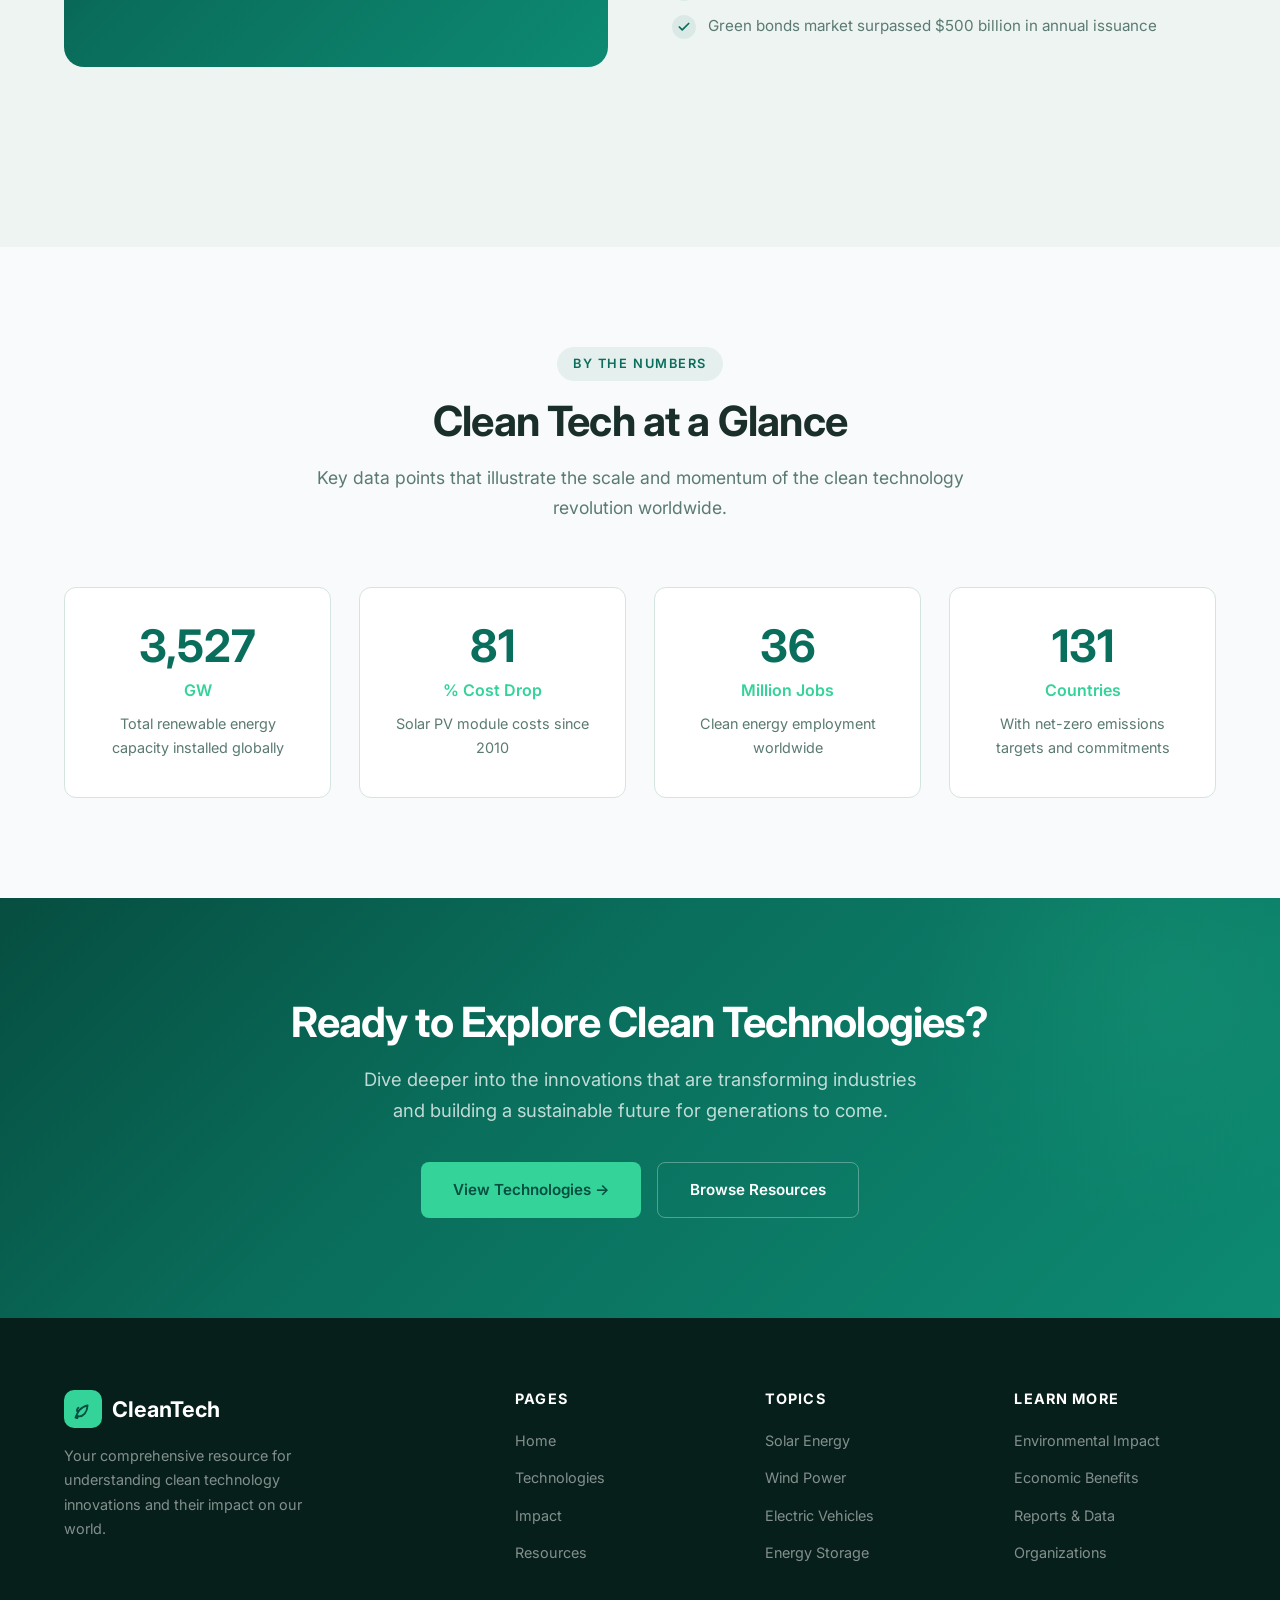
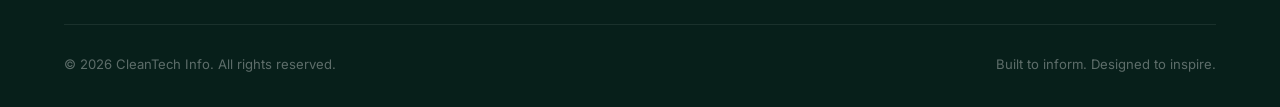
==== commit 4033fbc2: "Replace all emojis with custom SVG icons - Created inline SVG sprite system with 18 custom icons - R" ====
--- a/index.html
+++ b/index.html
@@ -9,15 +9,37 @@
   <link rel="preconnect" href="https://fonts.gstatic.com" crossorigin>
   <link href="https://fonts.googleapis.com/css2?family=Inter:wght@400;500;600;700;800&display=swap" rel="stylesheet">
   <link rel="stylesheet" href="css/styles.css">
-  <link rel="icon" type="image/svg+xml" href="data:image/svg+xml,<svg xmlns='http://www.w3.org/2000/svg' viewBox='0 0 100 100'><text y='.9em' font-size='90'>🌿</text></svg>">
+  <link rel="icon" type="image/svg+xml" href="data:image/svg+xml,<svg xmlns='http://www.w3.org/2000/svg' viewBox='0 0 24 24' fill='none' stroke='%2334d399' stroke-width='2' stroke-linecap='round' stroke-linejoin='round'><path d='M17 8C8 10 5.9 16.17 3.82 21.34L5.71 22l1-2.3A4.49 4.49 0 0 0 8 20c4 0 8.68-3.9 9-12Z'/><path d='M6 15s-1.5-2 1-4.5'/></svg>">
 </head>
 <body>
 
+  <!-- SVG Icon Definitions -->
+  <svg xmlns="http://www.w3.org/2000/svg" style="display:none">
+    <symbol id="icon-leaf" viewBox="0 0 24 24" fill="none" stroke="currentColor" stroke-width="2" stroke-linecap="round" stroke-linejoin="round"><path d="M17 8C8 10 5.9 16.17 3.82 21.34L5.71 22l1-2.3A4.49 4.49 0 0 0 8 20c4 0 8.68-3.9 9-12Z"/><path d="M6 15s-1.5-2 1-4.5"/></symbol>
+    <symbol id="icon-globe" viewBox="0 0 24 24" fill="none" stroke="currentColor" stroke-width="2" stroke-linecap="round" stroke-linejoin="round"><circle cx="12" cy="12" r="10"/><path d="M12 2a14.5 14.5 0 0 0 0 20 14.5 14.5 0 0 0 0-20"/><path d="M2 12h20"/></symbol>
+    <symbol id="icon-bolt" viewBox="0 0 24 24" fill="none" stroke="currentColor" stroke-width="2" stroke-linecap="round" stroke-linejoin="round"><path d="M13 2 3 14h9l-1 8 10-12h-9l1-8z"/></symbol>
+    <symbol id="icon-battery" viewBox="0 0 24 24" fill="none" stroke="currentColor" stroke-width="2" stroke-linecap="round" stroke-linejoin="round"><rect x="1" y="6" width="18" height="12" rx="2"/><path d="M23 10v4"/><path d="M7 10v4"/><path d="M11 10v4"/></symbol>
+    <symbol id="icon-car" viewBox="0 0 24 24" fill="none" stroke="currentColor" stroke-width="2" stroke-linecap="round" stroke-linejoin="round"><path d="M19 17h2c.6 0 1-.4 1-1v-3c0-.9-.7-1.7-1.5-1.9L18 10l-3.4-3.4c-.4-.4-.9-.6-1.4-.6H7.8c-.5 0-1 .2-1.4.6L3 10l-2.5 1.1C.2 11.3-.1 12.1 0 13v3c0 .6.4 1 1 1h2"/><circle cx="7" cy="17" r="2"/><circle cx="17" cy="17" r="2"/></symbol>
+    <symbol id="icon-building" viewBox="0 0 24 24" fill="none" stroke="currentColor" stroke-width="2" stroke-linecap="round" stroke-linejoin="round"><rect x="4" y="2" width="16" height="20" rx="2"/><path d="M9 22v-4h6v4"/><path d="M8 6h.01"/><path d="M16 6h.01"/><path d="M12 6h.01"/><path d="M12 10h.01"/><path d="M12 14h.01"/><path d="M16 10h.01"/><path d="M16 14h.01"/><path d="M8 10h.01"/><path d="M8 14h.01"/></symbol>
+    <symbol id="icon-droplet" viewBox="0 0 24 24" fill="none" stroke="currentColor" stroke-width="2" stroke-linecap="round" stroke-linejoin="round"><path d="M12 22a7 7 0 0 0 7-7c0-2-1-3.9-3-5.5s-3.5-4-4-6.5c-.5 2.5-2 4.9-4 6.5S5 13 5 15a7 7 0 0 0 7 7z"/></symbol>
+    <symbol id="icon-sprout" viewBox="0 0 24 24" fill="none" stroke="currentColor" stroke-width="2" stroke-linecap="round" stroke-linejoin="round"><path d="M7 20h10"/><path d="M10 20c5.5-2.5 8-7 8-14"/><path d="M9.7 8.4C8 11.3 6 15 6 20"/><path d="M12 6c1.5 0 6 .5 6 4 0 2-1.5 3-3 3s-3-1-3-3c0-2 1.5-3 3-3"/><path d="M12 6c-1.5 0-6 .5-6 4 0 2 1.5 3 3 3s3-1 3-3c0-2-1.5-3-3-3"/></symbol>
+    <symbol id="icon-sun" viewBox="0 0 24 24" fill="none" stroke="currentColor" stroke-width="2" stroke-linecap="round" stroke-linejoin="round"><circle cx="12" cy="12" r="4"/><path d="M12 2v2"/><path d="M12 20v2"/><path d="m4.93 4.93 1.41 1.41"/><path d="m17.66 17.66 1.41 1.41"/><path d="M2 12h2"/><path d="M20 12h2"/><path d="m6.34 17.66-1.41 1.41"/><path d="m19.07 4.93-1.41 1.41"/></symbol>
+    <symbol id="icon-wind" viewBox="0 0 24 24" fill="none" stroke="currentColor" stroke-width="2" stroke-linecap="round" stroke-linejoin="round"><path d="M17.7 7.7a2.5 2.5 0 1 1 1.8 4.3H2"/><path d="M9.6 4.6A2 2 0 1 1 11 8H2"/><path d="M12.6 19.4A2 2 0 1 0 14 16H2"/></symbol>
+    <symbol id="icon-thermometer" viewBox="0 0 24 24" fill="none" stroke="currentColor" stroke-width="2" stroke-linecap="round" stroke-linejoin="round"><path d="M14 4v10.54a4 4 0 1 1-4 0V4a2 2 0 0 1 4 0Z"/></symbol>
+    <symbol id="icon-dollar" viewBox="0 0 24 24" fill="none" stroke="currentColor" stroke-width="2" stroke-linecap="round" stroke-linejoin="round"><line x1="12" y1="1" x2="12" y2="23"/><path d="M17 5H9.5a3.5 3.5 0 0 0 0 7h5a3.5 3.5 0 0 1 0 7H6"/></symbol>
+    <symbol id="icon-hydrogen" viewBox="0 0 24 24" fill="none" stroke="currentColor" stroke-width="2" stroke-linecap="round" stroke-linejoin="round"><path d="M12 2v6"/><path d="m4.93 10.93 1.41 1.41"/><path d="M2 18h2"/><path d="M20 18h2"/><path d="m19.07 10.93-1.41 1.41"/><path d="M22 22H2"/><path d="m8 6 4-4 4 4"/><path d="M16 18a4 4 0 0 0-8 0"/></symbol>
+    <symbol id="icon-factory" viewBox="0 0 24 24" fill="none" stroke="currentColor" stroke-width="2" stroke-linecap="round" stroke-linejoin="round"><path d="M2 20a2 2 0 0 0 2 2h16a2 2 0 0 0 2-2V8l-7 5V8l-7 5V4a2 2 0 0 0-2-2H4a2 2 0 0 0-2 2Z"/><path d="M17 18h1"/><path d="M12 18h1"/><path d="M7 18h1"/></symbol>
+    <symbol id="icon-waves" viewBox="0 0 24 24" fill="none" stroke="currentColor" stroke-width="2" stroke-linecap="round" stroke-linejoin="round"><path d="M2 6c.6.5 1.2 1 2.5 1C7 7 7 5 9.5 5c2.6 0 2.4 2 5 2 2.5 0 2.5-2 5-2 1.3 0 1.9.5 2.5 1"/><path d="M2 12c.6.5 1.2 1 2.5 1 2.5 0 2.5-2 5-2 2.6 0 2.4 2 5 2 2.5 0 2.5-2 5-2 1.3 0 1.9.5 2.5 1"/><path d="M2 18c.6.5 1.2 1 2.5 1 2.5 0 2.5-2 5-2 2.6 0 2.4 2 5 2 2.5 0 2.5-2 5-2 1.3 0 1.9.5 2.5 1"/></symbol>
+    <symbol id="icon-atom" viewBox="0 0 24 24" fill="none" stroke="currentColor" stroke-width="2" stroke-linecap="round" stroke-linejoin="round"><circle cx="12" cy="12" r="1"/><path d="M20.2 20.2c2.04-2.03.02-7.36-4.5-11.9-4.54-4.52-9.87-6.54-11.9-4.5-2.04 2.03-.02 7.36 4.5 11.9 4.54 4.52 9.87 6.54 11.9 4.5Z"/><path d="M15.7 15.7c4.52-4.54 6.54-9.87 4.5-11.9-2.03-2.04-7.36-.02-11.9 4.5-4.52 4.54-6.54 9.87-4.5 11.9 2.03 2.04 7.36.02 11.9-4.5Z"/></symbol>
+    <symbol id="icon-wheat" viewBox="0 0 24 24" fill="none" stroke="currentColor" stroke-width="2" stroke-linecap="round" stroke-linejoin="round"><path d="M2 22 16 8"/><path d="M3.47 12.53 5 11l1.53 1.53a3.5 3.5 0 0 1 0 4.94L5 19l-1.53-1.53a3.5 3.5 0 0 1 0-4.94Z"/><path d="M7.47 8.53 9 7l1.53 1.53a3.5 3.5 0 0 1 0 4.94L9 15l-1.53-1.53a3.5 3.5 0 0 1 0-4.94Z"/><path d="M11.47 4.53 13 3l1.53 1.53a3.5 3.5 0 0 1 0 4.94L13 11l-1.53-1.53a3.5 3.5 0 0 1 0-4.94Z"/><path d="M20 2h2v2a4 4 0 0 1-4 4h-2V6a4 4 0 0 1 4-4Z"/></symbol>
+    <symbol id="icon-lungs" viewBox="0 0 24 24" fill="none" stroke="currentColor" stroke-width="2" stroke-linecap="round" stroke-linejoin="round"><path d="M6.081 20C2.642 20 .5 17.743.5 14.308c0-2.146.88-3.538 2.335-5.236C4.535 7.05 6.327 5.498 7.5 2h1c.667 1.333 1 2.667 1 4v6.5c0 .837-.164 1.593-.5 2.5"/><path d="M17.919 20c3.439 0 5.581-2.257 5.581-5.692 0-2.146-.88-3.538-2.335-5.236C19.465 7.05 17.673 5.498 16.5 2h-1c-.667 1.333-1 2.667-1 4v6.5c0 .837.164 1.593.5 2.5"/><path d="M12 4v16"/></symbol>
+  </svg>
+
   <!-- ===== HEADER ===== -->
   <header class="header">
     <div class="container">
       <a href="index.html" class="logo">
-        <div class="logo-icon">🌿</div>
+        <div class="logo-icon"><svg class="icon"><use href="#icon-leaf"/></svg></div>
         CleanTech
       </a>
       <nav class="nav-links">
@@ -36,7 +58,7 @@
   <section class="hero">
     <div class="container">
       <div class="hero-content">
-        <div class="hero-badge">🌍 The Future Is Clean</div>
+        <div class="hero-badge"><svg class="icon icon-inline"><use href="#icon-globe"/></svg> The Future Is Clean</div>
         <h1>Building Tomorrow with <span>Clean Technology</span></h1>
         <p>Clean technology encompasses innovations that reduce environmental impact, improve resource efficiency, and drive sustainable economic growth — from renewable energy to green transportation.</p>
         <div class="hero-buttons">
@@ -75,37 +97,37 @@
       </div>
       <div class="card-grid stagger-children">
         <div class="card fade-up">
-          <div class="card-icon">⚡</div>
+          <div class="card-icon"><svg class="icon"><use href="#icon-bolt"/></svg></div>
           <h3>Energy Generation</h3>
           <p>Solar, wind, hydroelectric, geothermal, and nuclear fusion technologies that produce electricity with minimal or zero carbon emissions and environmental degradation.</p>
           <a href="technologies.html" class="card-link">Learn more →</a>
         </div>
         <div class="card fade-up">
-          <div class="card-icon">🔋</div>
+          <div class="card-icon"><svg class="icon"><use href="#icon-battery"/></svg></div>
           <h3>Energy Storage</h3>
           <p>Advanced battery systems, hydrogen fuel cells, pumped hydro, and emerging storage technologies that enable reliable energy supply from intermittent renewable sources.</p>
           <a href="technologies.html" class="card-link">Learn more →</a>
         </div>
         <div class="card fade-up">
-          <div class="card-icon">🚗</div>
+          <div class="card-icon"><svg class="icon"><use href="#icon-car"/></svg></div>
           <h3>Clean Transportation</h3>
           <p>Electric vehicles, hydrogen-powered transit, sustainable aviation fuel, and smart mobility solutions that are decarbonizing how we move people and goods globally.</p>
           <a href="technologies.html" class="card-link">Learn more →</a>
         </div>
         <div class="card fade-up">
-          <div class="card-icon">🏗️</div>
+          <div class="card-icon"><svg class="icon"><use href="#icon-building"/></svg></div>
           <h3>Green Building</h3>
           <p>Energy-efficient materials, smart HVAC systems, net-zero building design, and sustainable construction practices that reduce the built environment's carbon footprint.</p>
           <a href="technologies.html" class="card-link">Learn more →</a>
         </div>
         <div class="card fade-up">
-          <div class="card-icon">💧</div>
+          <div class="card-icon"><svg class="icon"><use href="#icon-droplet"/></svg></div>
           <h3>Water &amp; Waste</h3>
           <p>Advanced water purification, desalination, circular economy waste systems, and recycling innovations that protect ecosystems and conserve vital resources.</p>
           <a href="technologies.html" class="card-link">Learn more →</a>
         </div>
         <div class="card fade-up">
-          <div class="card-icon">🌱</div>
+          <div class="card-icon"><svg class="icon"><use href="#icon-sprout"/></svg></div>
           <h3>Sustainable Agriculture</h3>
           <p>Precision farming, vertical agriculture, biodegradable inputs, and carbon-sequestering practices that feed growing populations while restoring natural systems.</p>
           <a href="technologies.html" class="card-link">Learn more →</a>
@@ -124,7 +146,7 @@
       </div>
       <div class="feature-block fade-up">
         <div class="feature-visual">
-          <div class="feature-visual-icon">🌡️</div>
+          <div class="feature-visual-icon"><svg class="icon"><use href="#icon-thermometer"/></svg></div>
         </div>
         <div class="feature-text">
           <span class="label">Climate Crisis</span>
@@ -139,7 +161,7 @@
       </div>
       <div class="feature-block fade-up">
         <div class="feature-visual">
-          <div class="feature-visual-icon">💰</div>
+          <div class="feature-visual-icon"><svg class="icon"><use href="#icon-dollar"/></svg></div>
         </div>
         <div class="feature-text">
           <span class="label">Economic Growth</span>
@@ -208,7 +230,7 @@
       <div class="footer-grid">
         <div class="footer-brand">
           <a href="index.html" class="logo">
-            <div class="logo-icon">🌿</div>
+            <div class="logo-icon"><svg class="icon"><use href="#icon-leaf"/></svg></div>
             CleanTech
           </a>
           <p>Your comprehensive resource for understanding clean technology innovations and their impact on our world.</p>
--- a/css/styles.css
+++ b/css/styles.css
@@ -62,6 +62,26 @@
 
 ul { list-style: none; }
 
+/* --- SVG Icons --- */
+.icon {
+  width: 1em;
+  height: 1em;
+  stroke: currentColor;
+  fill: none;
+  stroke-width: 2;
+  stroke-linecap: round;
+  stroke-linejoin: round;
+  display: inline-block;
+  vertical-align: middle;
+  flex-shrink: 0;
+}
+
+.icon-inline {
+  width: 1.1em;
+  height: 1.1em;
+  margin-right: 2px;
+}
+
 /* --- Typography --- */
 h1, h2, h3, h4 {
   font-weight: 700;
@@ -169,6 +189,12 @@
   align-items: center;
   justify-content: center;
   font-size: 1.1rem;
+  color: var(--primary-dark);
+}
+
+.logo-icon .icon {
+  width: 22px;
+  height: 22px;
 }
 
 .nav-links {
@@ -441,8 +467,14 @@
   align-items: center;
   justify-content: center;
   font-size: 1.6rem;
+  color: var(--primary);
   margin-bottom: 20px;
   transition: var(--transition);
+}
+
+.card-icon .icon {
+  width: 28px;
+  height: 28px;
 }
 
 .card:hover .card-icon {
@@ -521,6 +553,12 @@
 .feature-visual-icon {
   font-size: 5rem;
   filter: drop-shadow(0 4px 12px rgba(0,0,0,0.1));
+  color: var(--accent);
+}
+
+.feature-visual-icon .icon {
+  width: 96px;
+  height: 96px;
 }
 
 .feature-text .label {
@@ -557,7 +595,7 @@
 }
 
 .feature-list li::before {
-  content: '✓';
+  content: '';
   flex-shrink: 0;
   width: 24px;
   height: 24px;
@@ -568,6 +606,11 @@
   justify-content: center;
   font-size: 0.75rem;
   font-weight: 700;
+  margin-top: 2px;
+  background-image: url("data:image/svg+xml,%3Csvg xmlns='http://www.w3.org/2000/svg' viewBox='0 0 24 24' fill='none' stroke='%230a6e5c' stroke-width='3' stroke-linecap='round' stroke-linejoin='round'%3E%3Cpath d='M20 6 9 17l-5-5'/%3E%3C/svg%3E");
+  background-size: 14px;
+  background-repeat: no-repeat;
+  background-position: center;
   color: var(--primary);
   margin-top: 2px;
 }
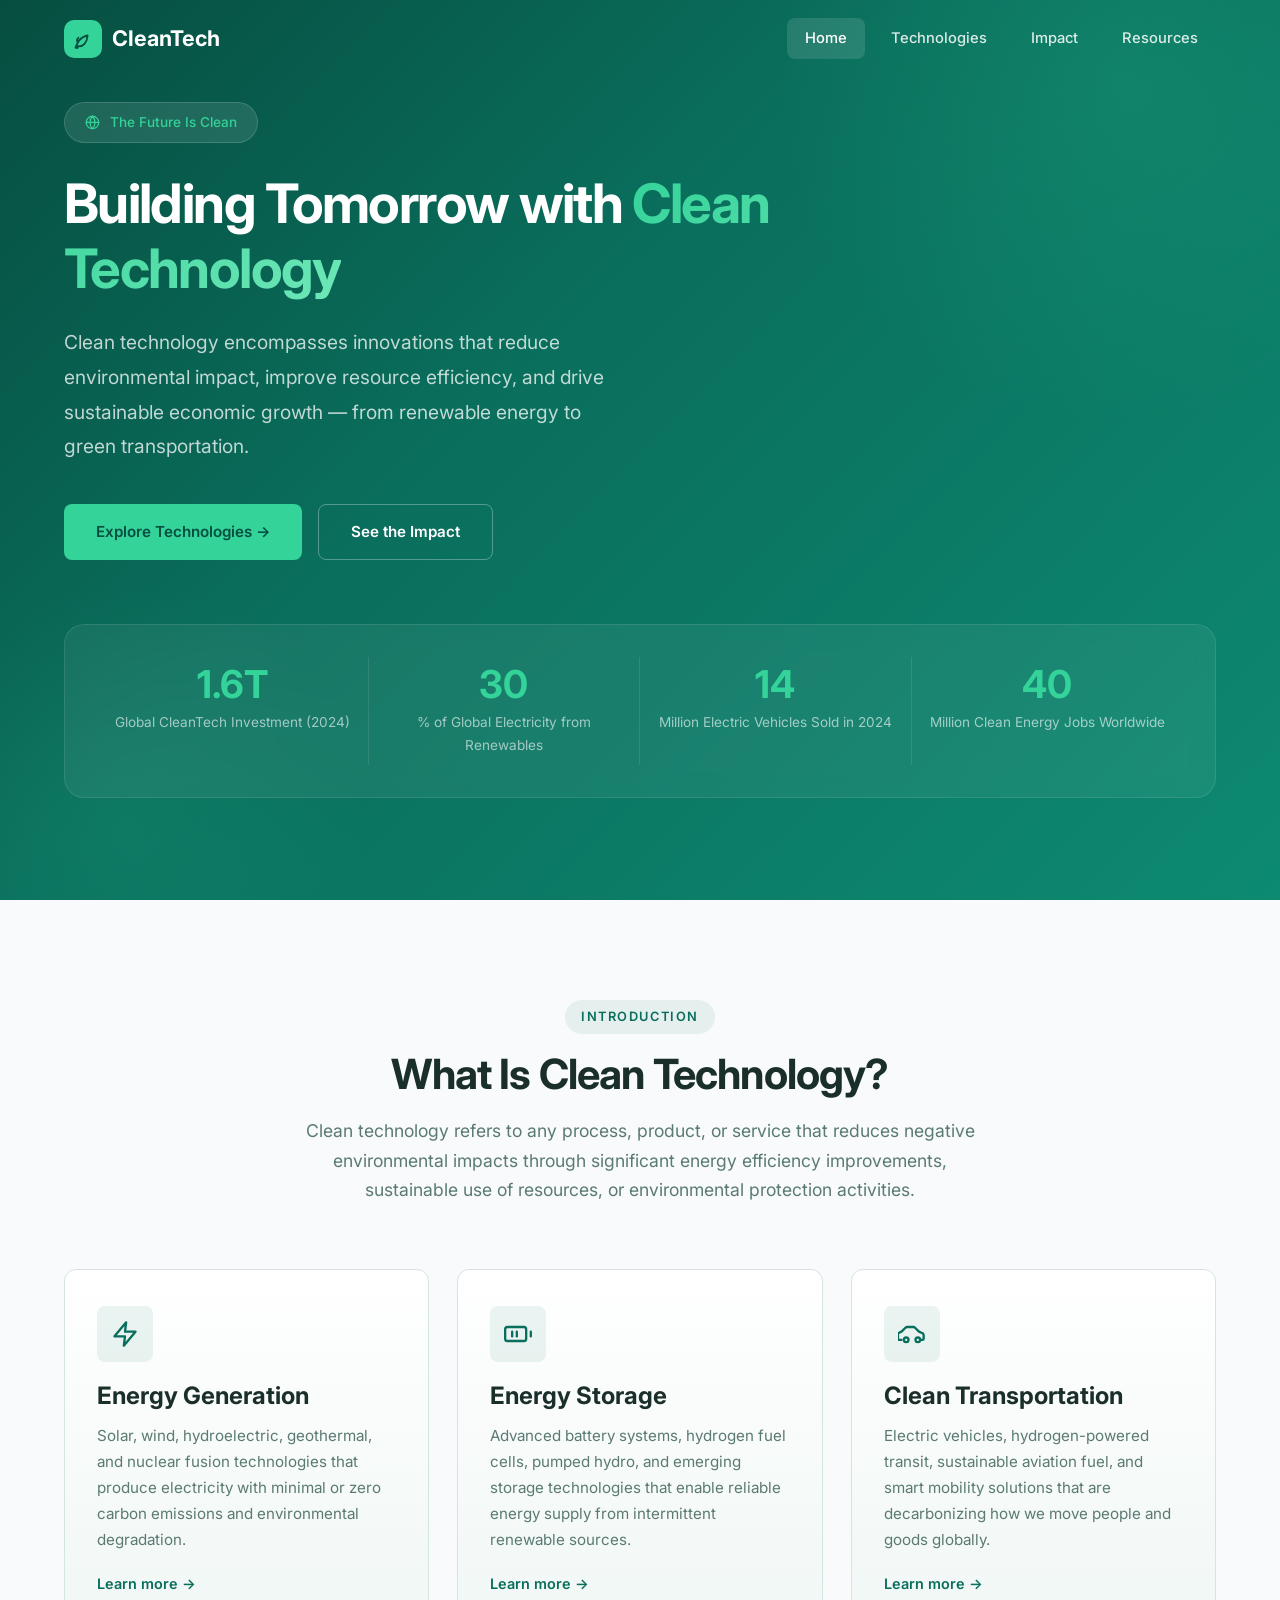
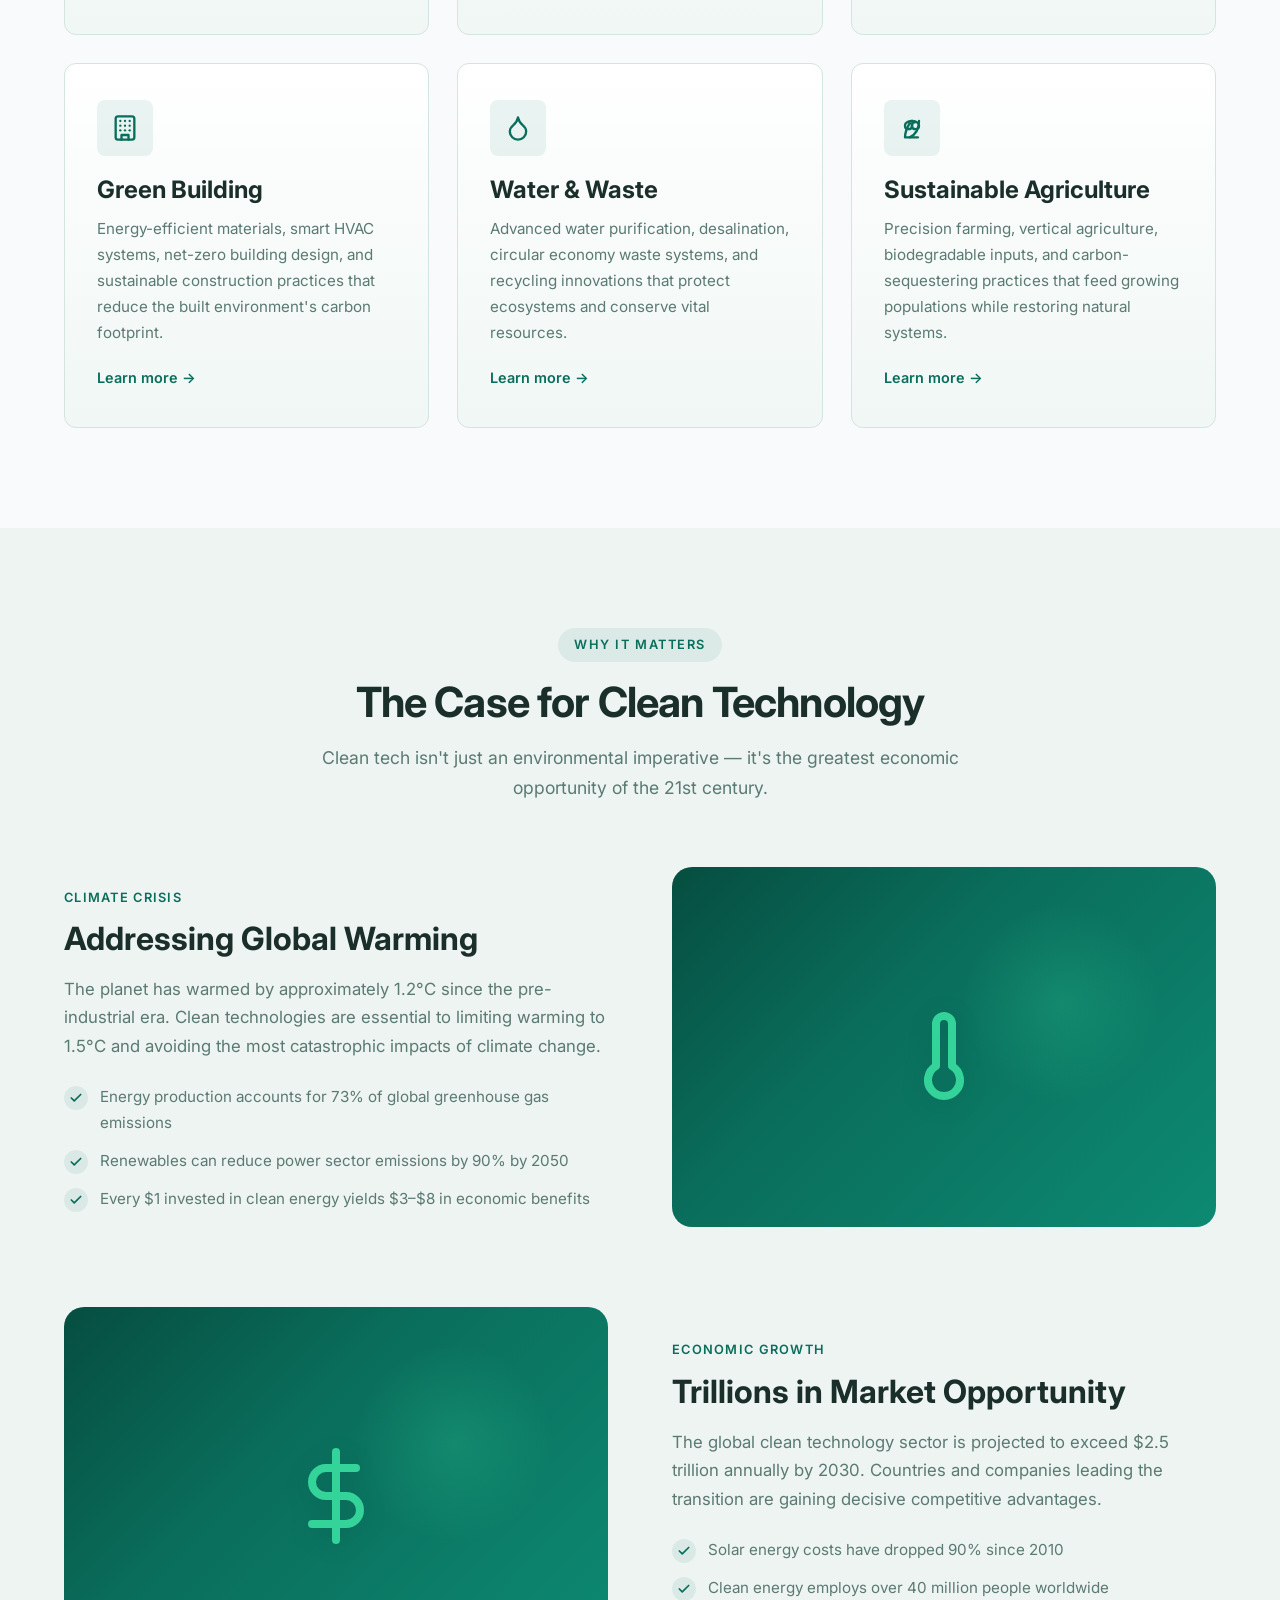
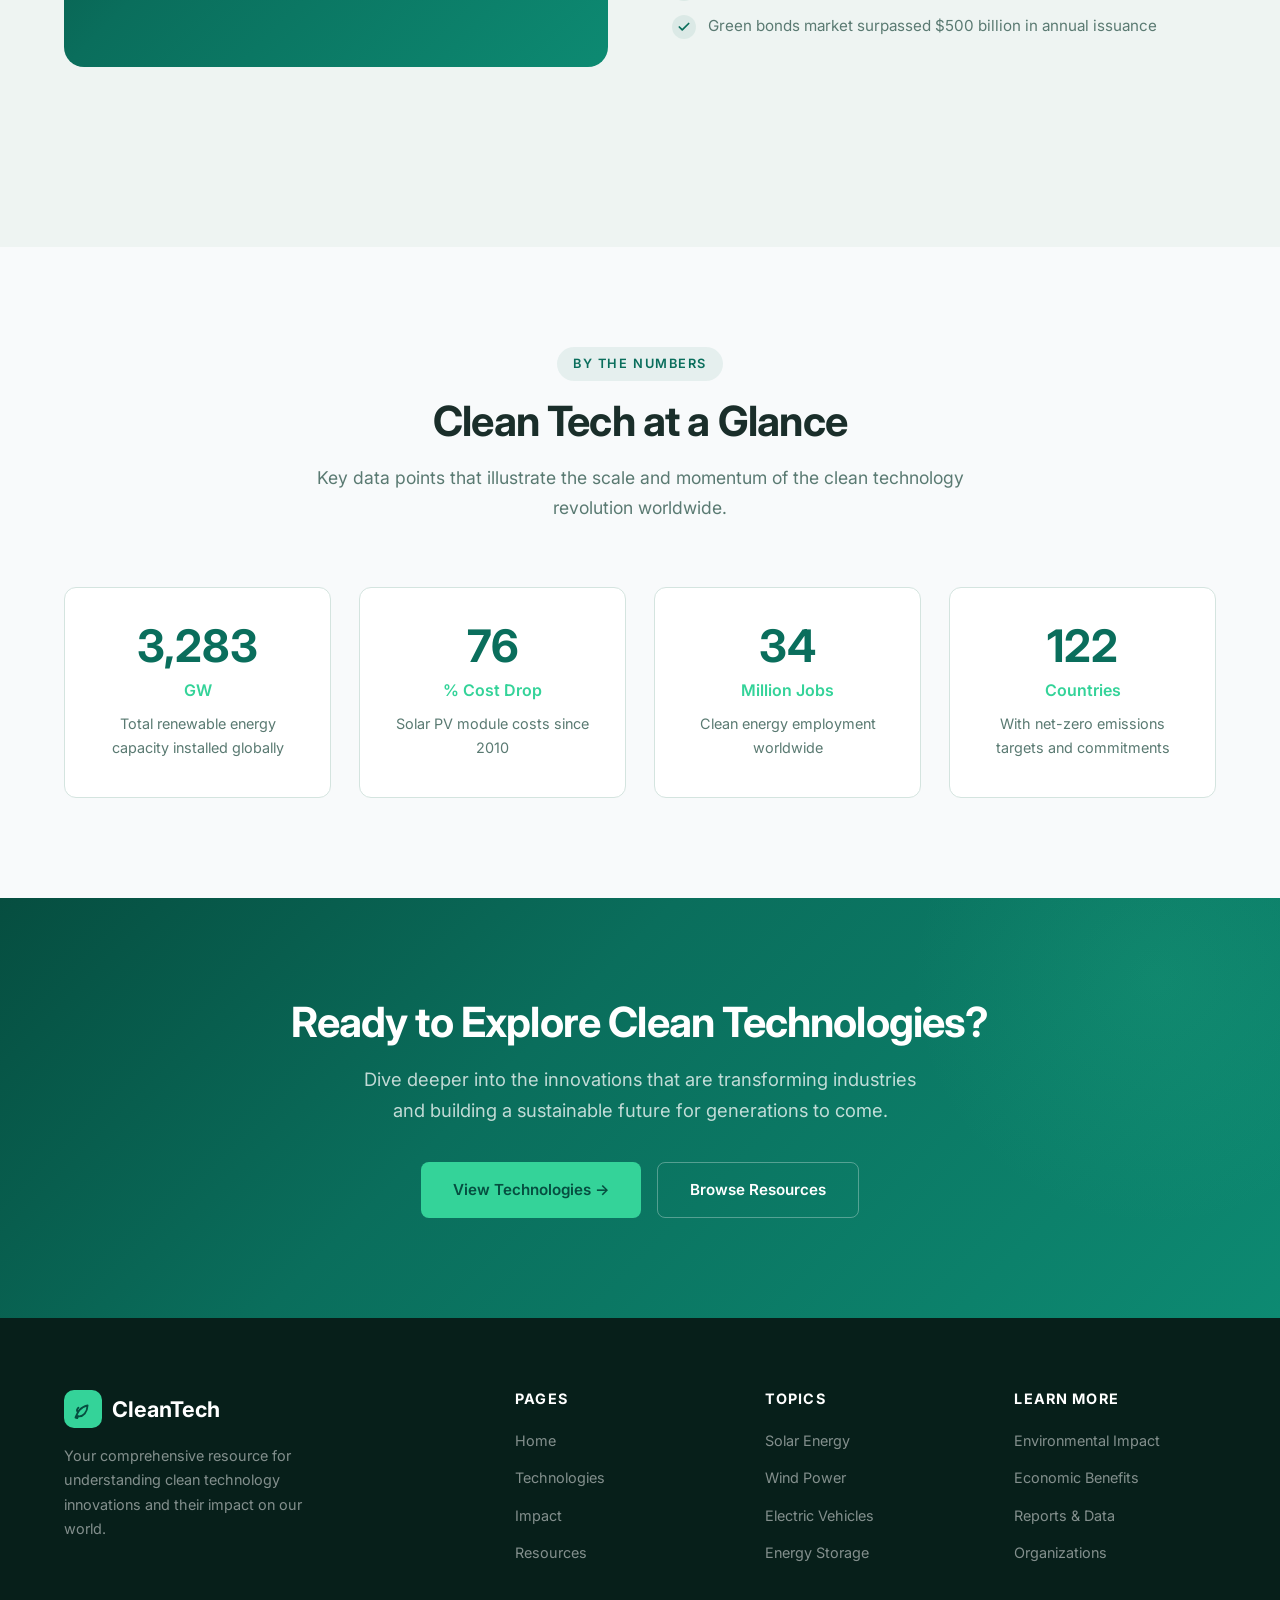
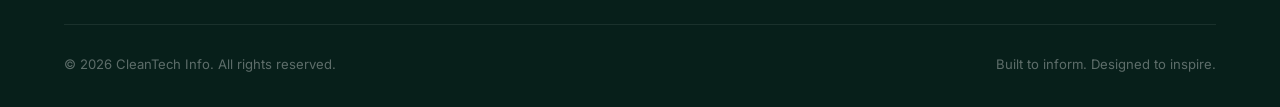
==== commit dd18e62d: "Add AdSense script and ads.txt publisher declaration" ====
--- a/index.html
+++ b/index.html
@@ -9,6 +9,7 @@
   <link rel="preconnect" href="https://fonts.gstatic.com" crossorigin>
   <link href="https://fonts.googleapis.com/css2?family=Inter:wght@400;500;600;700;800&display=swap" rel="stylesheet">
   <link rel="stylesheet" href="css/styles.css">
+  <script async src="https://pagead2.googlesyndication.com/pagead/js/adsbygoogle.js?client=ca-pub-8700122829608621" crossorigin="anonymous"></script>
   <link rel="icon" type="image/svg+xml" href="data:image/svg+xml,<svg xmlns='http://www.w3.org/2000/svg' viewBox='0 0 24 24' fill='none' stroke='%2334d399' stroke-width='2' stroke-linecap='round' stroke-linejoin='round'><path d='M17 8C8 10 5.9 16.17 3.82 21.34L5.71 22l1-2.3A4.49 4.49 0 0 0 8 20c4 0 8.68-3.9 9-12Z'/><path d='M6 15s-1.5-2 1-4.5'/></svg>">
 </head>
 <body>
--- a/css/styles.css
+++ b/css/styles.css
@@ -237,6 +237,7 @@
   cursor: pointer;
   padding: 8px;
   z-index: 1001;
+  position: relative;
 }
 
 .menu-toggle span {
@@ -245,10 +246,40 @@
   background: #fff;
   border-radius: 2px;
   transition: var(--transition);
+  transform-origin: center;
 }
 
 .header.scrolled .menu-toggle span {
   background: var(--text);
+}
+
+/* Hamburger open animation */
+.menu-toggle.active span:nth-child(1) {
+  transform: translateY(7px) rotate(45deg);
+}
+
+.menu-toggle.active span:nth-child(2) {
+  opacity: 0;
+  transform: scaleX(0);
+}
+
+.menu-toggle.active span:nth-child(3) {
+  transform: translateY(-7px) rotate(-45deg);
+}
+
+/* Mobile overlay */
+.nav-overlay {
+  display: none;
+  position: fixed;
+  inset: 0;
+  background: rgba(0, 0, 0, 0.4);
+  z-index: 999;
+  opacity: 0;
+  transition: opacity 0.3s ease;
+}
+
+.nav-overlay.visible {
+  opacity: 1;
 }
 
 /* ============================================
@@ -1125,8 +1156,18 @@
 }
 
 @media (max-width: 768px) {
+  /* --- Header & Nav --- */
+  .header {
+    padding: 14px 0;
+  }
+  .header.scrolled {
+    padding: 10px 0;
+  }
   .menu-toggle {
     display: flex;
+  }
+  .nav-overlay {
+    display: block;
   }
   .nav-links {
     position: fixed;
@@ -1134,21 +1175,33 @@
     right: -100%;
     width: 280px;
     height: 100vh;
+    height: 100dvh;
     background: var(--primary-dark);
     flex-direction: column;
-    padding: 80px 32px 32px;
+    padding: 100px 32px 32px;
     gap: 4px;
-    transition: var(--transition);
+    transition: right 0.35s cubic-bezier(0.4, 0, 0.2, 1);
     box-shadow: var(--shadow-xl);
+    z-index: 1000;
+    overflow-y: auto;
   }
   .nav-links.open {
     right: 0;
   }
   .nav-links a {
     color: rgba(255, 255, 255, 0.8);
-    padding: 12px 16px;
-    font-size: 1rem;
+    padding: 14px 16px;
+    font-size: 1.05rem;
     width: 100%;
+    border-radius: var(--radius-sm);
+  }
+  .nav-links a:hover,
+  .nav-links a.active {
+    color: #fff;
+    background: rgba(255, 255, 255, 0.1);
+  }
+  .header.scrolled .nav-links {
+    background: var(--primary-dark);
   }
   .header.scrolled .nav-links a {
     color: rgba(255, 255, 255, 0.8);
@@ -1158,20 +1211,170 @@
     color: #fff;
     background: rgba(255, 255, 255, 0.1);
   }
+  /* Force hamburger to white when menu open */
+  .menu-toggle.active span {
+    background: #fff;
+  }
+
+  /* --- Hero --- */
+  .hero {
+    min-height: auto;
+    padding: 120px 0 60px;
+  }
+  .hero-content {
+    max-width: 100%;
+  }
+  .hero h1 {
+    font-size: clamp(1.8rem, 7vw, 2.6rem);
+    margin-bottom: 16px;
+  }
+  .hero p {
+    font-size: 1rem;
+    margin-bottom: 28px;
+    line-height: 1.7;
+  }
+  .hero-badge {
+    font-size: 0.78rem;
+    padding: 6px 14px;
+    margin-bottom: 20px;
+  }
+  .hero-buttons {
+    flex-direction: column;
+  }
+  .hero-buttons .btn {
+    justify-content: center;
+    padding: 14px 24px;
+  }
   .hero-stats {
     grid-template-columns: repeat(2, 1fr);
-  }
-  .hero-buttons {
-    flex-direction: column;
-  }
-  .hero-buttons .btn {
-    justify-content: center;
-  }
+    margin-top: 40px;
+    padding: 24px;
+    gap: 8px;
+  }
+  .stat-item {
+    padding: 12px 8px;
+  }
+  .stat-number {
+    font-size: 1.5rem;
+  }
+  .stat-label {
+    font-size: 0.75rem;
+  }
+
+  /* --- Page Hero (inner pages) --- */
+  .page-hero {
+    padding: 120px 0 56px;
+  }
+  .page-hero h1 {
+    font-size: clamp(1.7rem, 6vw, 2.2rem);
+  }
+  .page-hero p {
+    font-size: 1rem;
+  }
+
+  /* --- Sections --- */
+  .section {
+    padding: 56px 0;
+  }
+  .section-header {
+    margin-bottom: 40px;
+  }
+  .section-header h2 {
+    font-size: clamp(1.5rem, 5vw, 2rem);
+  }
+  .section-header p {
+    font-size: 0.95rem;
+  }
+
+  /* --- Cards --- */
   .card-grid {
     grid-template-columns: 1fr;
-  }
+    gap: 20px;
+  }
+  .card {
+    padding: 28px 24px;
+  }
+  .card-icon {
+    width: 48px;
+    height: 48px;
+  }
+  .card-icon .icon {
+    width: 24px;
+    height: 24px;
+  }
+
+  /* --- Stats --- */
   .stats-grid {
     grid-template-columns: 1fr 1fr;
+    gap: 16px;
+  }
+  .stat-card {
+    padding: 24px 16px;
+  }
+  .stat-card .number {
+    font-size: 2rem;
+  }
+
+  /* --- Feature blocks --- */
+  .feature-visual {
+    min-height: 240px;
+    padding: 32px;
+  }
+  .feature-visual-icon .icon {
+    width: 72px;
+    height: 72px;
+  }
+  .feature-text h3 {
+    font-size: 1.35rem;
+  }
+  .feature-text p {
+    font-size: 0.92rem;
+  }
+  .feature-list li {
+    font-size: 0.88rem;
+  }
+
+  /* --- Timeline --- */
+  .timeline {
+    padding-left: 40px;
+  }
+
+  /* --- Tables --- */
+  .data-table th,
+  .data-table td {
+    padding: 12px 14px;
+    font-size: 0.82rem;
+  }
+
+  /* --- Accordion --- */
+  .accordion-header {
+    padding: 16px 20px;
+    font-size: 0.92rem;
+  }
+  .accordion-body-inner {
+    padding: 0 20px 16px;
+  }
+
+  /* --- CTA --- */
+  .cta-content h2 {
+    font-size: clamp(1.4rem, 5vw, 1.9rem);
+  }
+  .cta-content p {
+    font-size: 1rem;
+  }
+  .cta-buttons {
+    flex-direction: column;
+    align-items: center;
+  }
+  .cta-buttons .btn {
+    width: 100%;
+    max-width: 320px;
+    justify-content: center;
+  }
+
+  /* --- Footer --- */
+  .footer {
+    padding: 48px 0 28px;
   }
   .footer-grid {
     grid-template-columns: 1fr;
@@ -1179,22 +1382,32 @@
   }
   .footer-bottom {
     flex-direction: column;
-    gap: 16px;
+    gap: 12px;
     text-align: center;
   }
-  .section {
-    padding: 64px 0;
-  }
 }
 
 @media (max-width: 480px) {
+  .container {
+    padding: 0 16px;
+  }
+  .hero {
+    padding: 110px 0 48px;
+  }
+  .hero h1 {
+    font-size: 1.65rem;
+  }
+  .hero p {
+    font-size: 0.92rem;
+  }
   .hero-stats {
     grid-template-columns: 1fr;
+    padding: 20px;
   }
   .hero-stats .stat-item {
     border-right: none !important;
     border-bottom: 1px solid rgba(255, 255, 255, 0.1);
-    padding: 16px 8px;
+    padding: 14px 8px;
   }
   .hero-stats .stat-item:last-child {
     border-bottom: none;
@@ -1202,4 +1415,34 @@
   .stats-grid {
     grid-template-columns: 1fr;
   }
-}
+  .stat-card {
+    padding: 20px 16px;
+  }
+  .section {
+    padding: 44px 0;
+  }
+  .page-hero {
+    padding: 105px 0 44px;
+  }
+  .feature-visual {
+    min-height: 200px;
+    padding: 24px;
+  }
+  .feature-visual-icon .icon {
+    width: 56px;
+    height: 56px;
+  }
+  .resource-card {
+    padding: 24px 20px;
+  }
+  .btn {
+    padding: 12px 24px;
+    font-size: 0.9rem;
+  }
+  .breadcrumb {
+    font-size: 0.78rem;
+  }
+  .footer {
+    padding: 40px 0 24px;
+  }
+}
